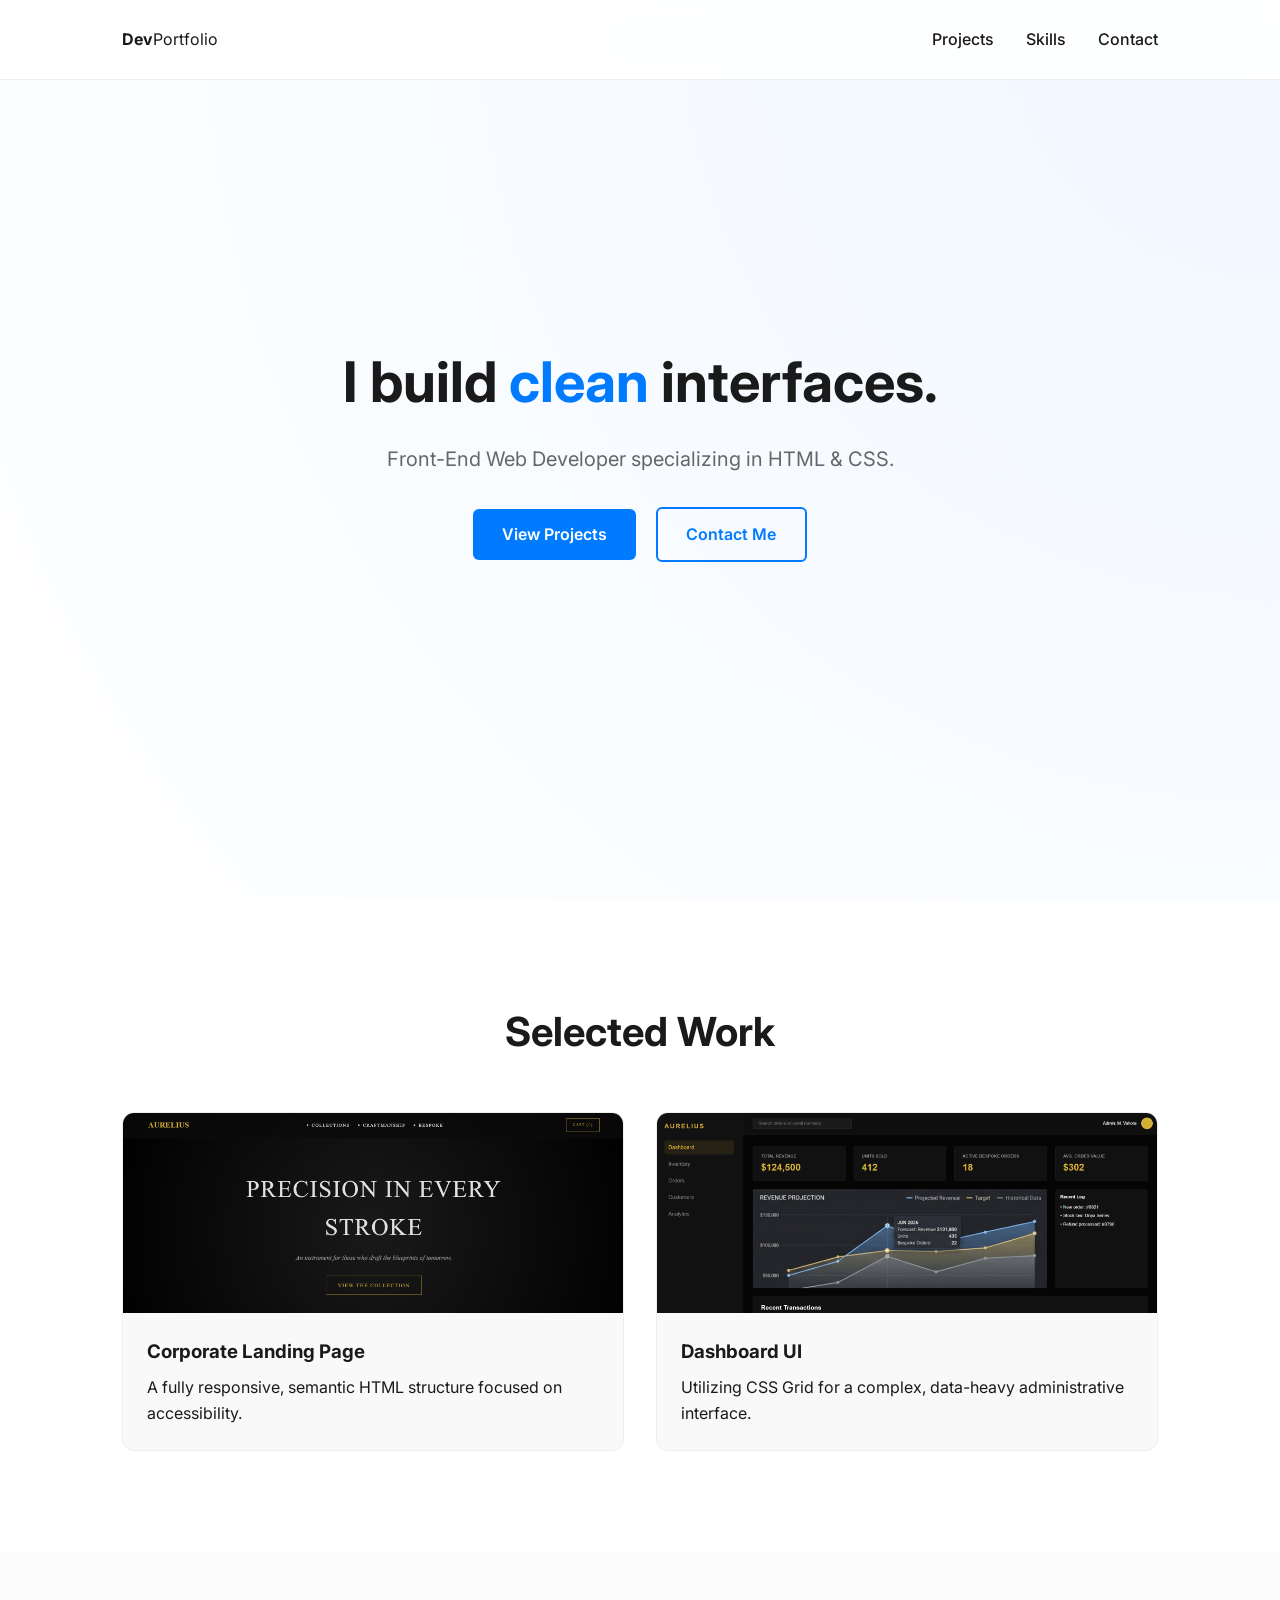
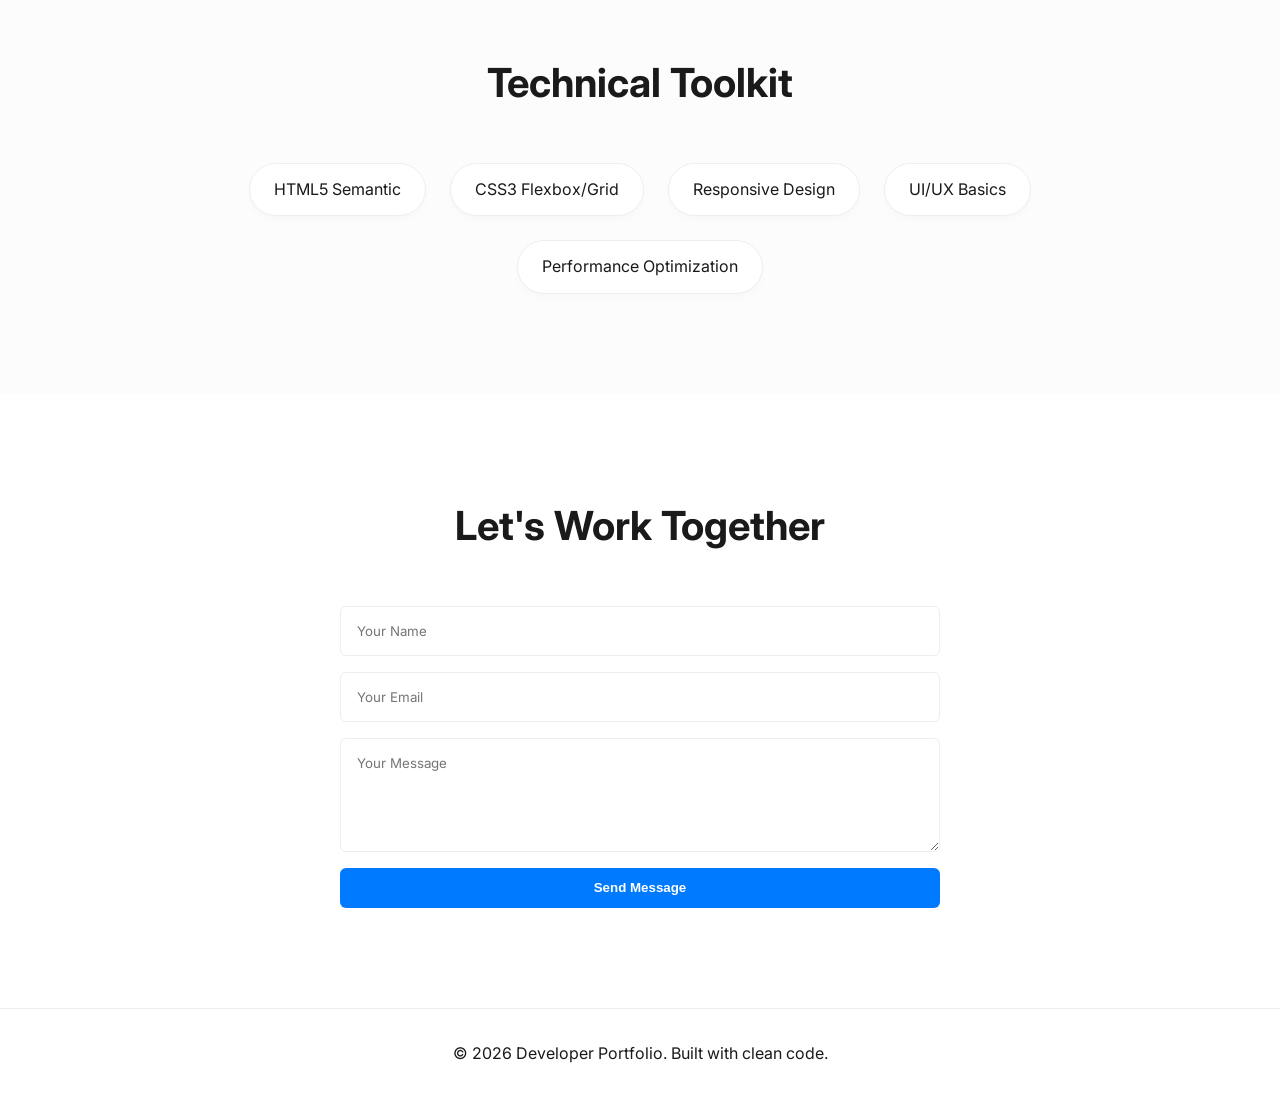
==== index.html @ f6f5e237 "added index.html for vercel" ====
<!DOCTYPE html>
<html lang="en">
<head>
    <meta charset="UTF-8">
    <meta name="viewport" content="width=device-width, initial-scale=1.0">
    <title>Portfolio | Front-End Developer</title>
    <link href="https://fonts.googleapis.com/css2?family=Inter:wght@300;400;600;700&display=swap" rel="stylesheet">
    
    <style>
        /* --- 🎨 CSS VARIABLES & RESET --- */
        :root {
            --primary: #007bff;
            --primary-dark: #0056b3;
            --bg: #ffffff;
            --text: #1a1a1a;
            --text-light: #666666;
            --card-bg: #f9f9f9;
            --border: #eeeeee;
            --transition: all 0.4s cubic-bezier(0.165, 0.84, 0.44, 1);
        }

        * {
            margin: 0;
            padding: 0;
            box-sizing: border-box;
        }

        html { scroll-behavior: smooth; }

        body {
            font-family: 'Inter', sans-serif;
            background-color: var(--bg);
            color: var(--text);
            line-height: 1.6;
            overflow-x: hidden;
        }

        /* --- 🛠️ REUSABLE COMPONENTS --- */
        .container {
            max-width: 1100px;
            margin: 0 auto;
            padding: 0 2rem;
        }

        .btn {
            display: inline-block;
            padding: 0.8rem 1.8rem;
            border-radius: 6px;
            text-decoration: none;
            font-weight: 600;
            transition: var(--transition);
            cursor: pointer;
            border: none;
        }

        .btn-primary { background: var(--primary); color: white; }
        .btn-primary:hover { transform: scale(1.03); box-shadow: 0 10px 20px rgba(0,123,255,0.2); }
        
        .btn-secondary { border: 2px solid var(--primary); color: var(--primary); margin-left: 1rem; }
        .btn-secondary:hover { background: var(--primary); color: white; }

        section { padding: 100px 0; }
        h2 { font-size: 2.5rem; margin-bottom: 3rem; text-align: center; }

        /* --- 🧭 NAVIGATION --- */
        nav {
            height: 80px;
            display: flex;
            align-items: center;
            justify-content: space-between;
            position: fixed;
            top: 0; width: 100%;
            background: rgba(255,255,255,0.9);
            backdrop-filter: blur(10px);
            z-index: 1000;
            border-bottom: 1px solid var(--border);
        }

        .nav-links { display: flex; list-style: none; }
        .nav-links li { margin-left: 2rem; }
        .nav-links a { text-decoration: none; color: var(--text); font-weight: 500; transition: 0.3s; }
        .nav-links a:hover { color: var(--primary); }

        /* --- 🚀 HERO SECTION --- */
        .hero {
            height: 100vh;
            display: flex;
            align-items: center;
            justify-content: center;
            text-align: center;
            background: radial-gradient(circle at top right, #f0f7ff, #ffffff);
        }

        .hero h1 { font-size: 3.5rem; margin-bottom: 1rem; }
        .hero p { font-size: 1.25rem; color: var(--text-light); margin-bottom: 2rem; }

        /* --- 📂 PROJECTS GRID --- */
        .project-grid {
            display: grid;
            grid-template-columns: repeat(auto-fit, minmax(300px, 1fr));
            gap: 2rem;
        }

        .project-card {
            background: var(--card-bg);
            border-radius: 12px;
            overflow: hidden;
            border: 1px solid var(--border);
            transition: var(--transition);
        }

        .project-card:hover { transform: translateY(-10px); }

        .project-img {
            width: 100%;
            height: 200px;
            background: #ddd; /* Placeholder color */
            position: relative;
        }

        .pimg1{
            background: url(pimg1.png);
            background-size: cover;
        }
        .pimg2{
            background: url(pimg2.png);
            background-size: cover;
        }

        .project-overlay {
            position: absolute;
            top: 0; left: 0; width: 100%; height: 100%;
            background: rgba(0,0,0,0.7);
            display: flex;
            justify-content: center;
            align-items: center;
            opacity: 0;
            transition: var(--transition);
        }

        .project-card:hover .project-overlay { opacity: 1; }

        .card-content { padding: 1.5rem; }
        .card-content h3 { margin-bottom: 0.5rem; }

        /* --- ⚡ SKILLS SECTION --- */
        .skills-grid {
            display: flex;
            flex-wrap: wrap;
            justify-content: center;
            gap: 1.5rem;
        }

        .skill-tag {
            background: white;
            padding: 0.8rem 1.5rem;
            border-radius: 50px;
            border: 1px solid var(--border);
            box-shadow: 0 4px 6px rgba(0,0,0,0.02);
            transition: var(--transition);
        }

        .skill-tag:hover { border-color: var(--primary); color: var(--primary); }

        /* --- 📬 CONTACT --- */
        .contact-form {
            max-width: 600px;
            margin: 0 auto;
            display: flex;
            flex-direction: column;
            gap: 1rem;
        }

        .contact-form input, .contact-form textarea {
            padding: 1rem;
            border: 1px solid var(--border);
            border-radius: 6px;
            font-family: inherit;
        }

        .contact-form input:focus { outline: 2px solid var(--primary); }

        /* --- ✨ ANIMATIONS --- */
        .reveal {
            opacity: 0;
            transform: translateY(30px);
            transition: all 0.8s ease-out;
        }

        .reveal.active {
            opacity: 1;
            transform: translateY(0);
        }

        @media (max-width: 768px) {
            .hero h1 { font-size: 2.5rem; }
            .nav-links { display: none; }
        }
    </style>
</head>
<body>

    <nav>
        <div class="container" style="display:flex; justify-content:space-between; width:100%; align-items:center;">
            <div class="logo"><strong>Dev</strong>Portfolio</div>
            <ul class="nav-links">
                <li><a href="#projects">Projects</a></li>
                <li><a href="#skills">Skills</a></li>
                <li><a href="#contact">Contact</a></li>
            </ul>
        </div>
    </nav>

    <header class="hero">
        <div class="container">
            <h1 class="reveal">I build <span style="color:var(--primary)">clean</span> interfaces.</h1>
            <p class="reveal">Front-End Web Developer specializing in HTML & CSS.</p>
            <div class="reveal">
                <a href="#projects" class="btn btn-primary">View Projects</a>
                <a href="#contact" class="btn btn-secondary">Contact Me</a>
            </div>
        </div>
    </header>

    <section id="projects">
        <div class="container">
            <h2 class="reveal">Selected Work</h2>
            <div class="project-grid">
                <article class="project-card reveal">
                    <div class="project-img pimg1">
                        <div class="project-overlay">
                            <a href="aurelius.html" class="btn btn-primary">View Demo</a>
                        </div>
                    </div>
                    <div class="card-content">
                        <h3>Corporate Landing Page</h3>
                        <p>A fully responsive, semantic HTML structure focused on accessibility.</p>
                    </div>
                </article>
                <article class="project-card reveal">
                    <div class="project-img pimg2">
                        <div class="project-overlay">
                            <a href="dashboard_ui.html" class="btn btn-primary">View Demo</a>
                        </div>
                    </div>
                    <div class="card-content">
                        <h3>Dashboard UI</h3>
                        <p>Utilizing CSS Grid for a complex, data-heavy administrative interface.</p>
                    </div>
                </article>
            </div>
        </div>
    </section>

    <section id="skills" style="background:#fcfcfc;">
        <div class="container">
            <h2 class="reveal">Technical Toolkit</h2>
            <div class="skills-grid">
                <div class="skill-tag reveal">HTML5 Semantic</div>
                <div class="skill-tag reveal">CSS3 Flexbox/Grid</div>
                <div class="skill-tag reveal">Responsive Design</div>
                <div class="skill-tag reveal">UI/UX Basics</div>
                <div class="skill-tag reveal">Performance Optimization</div>
            </div>
        </div>
    </section>

    <section id="contact">
        <div class="container">
            <h2 class="reveal">Let's Work Together</h2>
            <form class="contact-form reveal">
                <input type="text" placeholder="Your Name" required>
                <input type="email" placeholder="Your Email" required>
                <textarea rows="5" placeholder="Your Message"></textarea>
                <button type="submit" class="btn btn-primary">Send Message</button>
            </form>
        </div>
    </section>

    <footer style="padding: 2rem; text-align: center; border-top: 1px solid var(--border);">
        <p>&copy; 2026 Developer Portfolio. Built with clean code.</p>
    </footer>

    <script>
        // Simple Intersection Observer for scroll animations
        const observerOptions = {
            threshold: 0.1
        };

        const observer = new IntersectionObserver((entries) => {
            entries.forEach(entry => {
                if (entry.isIntersecting) {
                    entry.target.classList.add('active');
                }
            });
        }, observerOptions);

        document.querySelectorAll('.reveal').forEach((el) => observer.observe(el));
    </script>
</body>
</html>
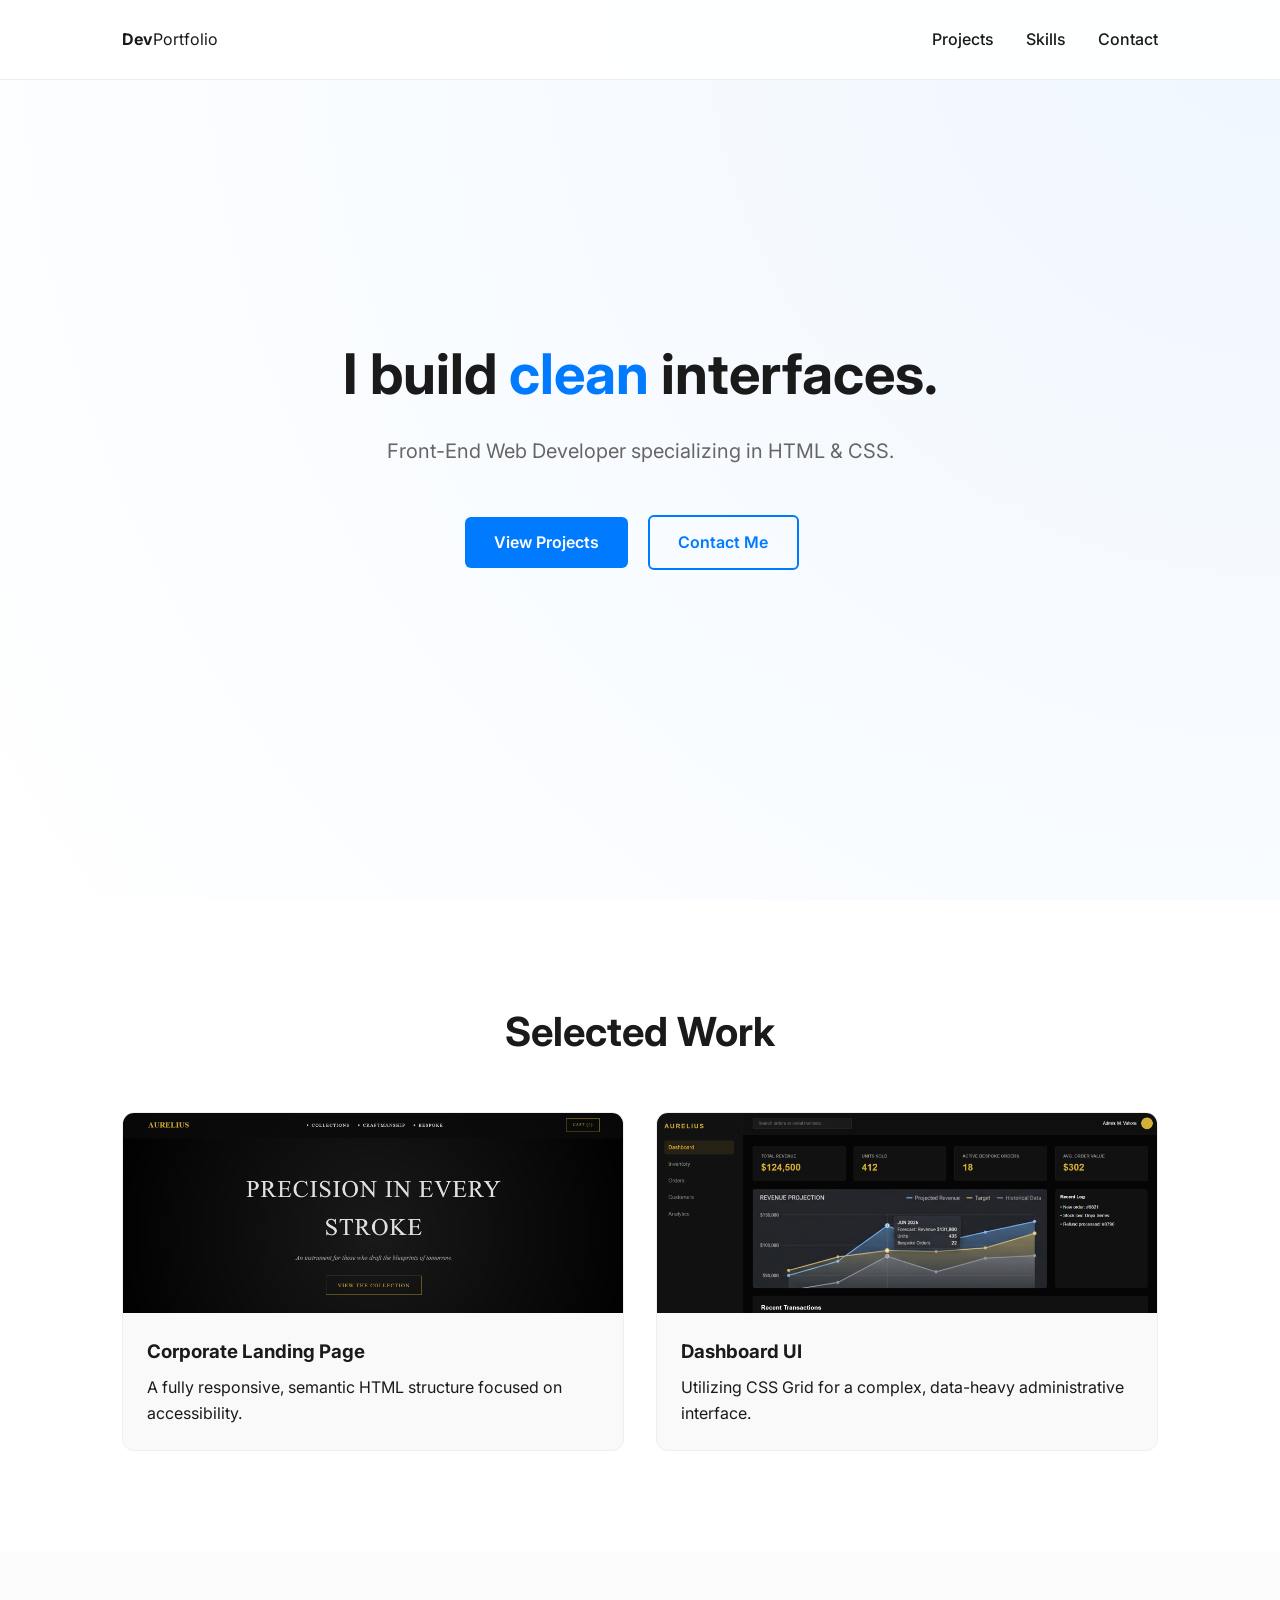
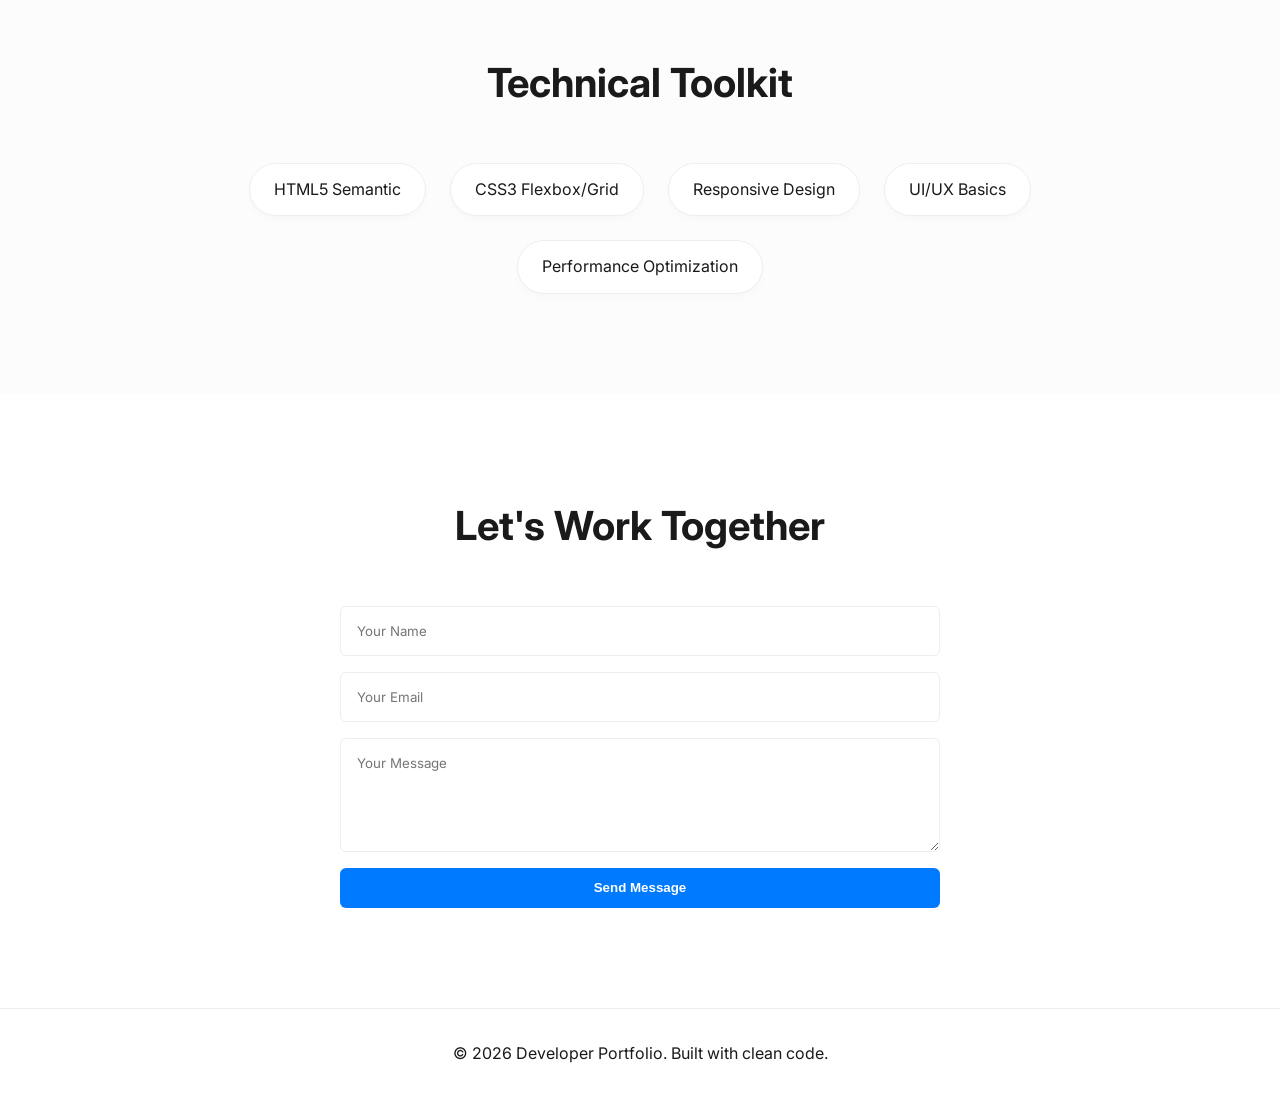
==== commit e2beb3cb: "Fix HTML encoding issues in index.html" ====
--- a/index.html
+++ b/index.html
@@ -195,6 +195,13 @@
         @media (max-width: 768px) {
             .hero h1 { font-size: 2.5rem; }
             .nav-links { display: none; }
+        }
+
+        @media (min-width: 411px) {
+            .btn-secondary{
+                margin-top: 1rem;
+                margin-right: 1rem;
+            }
         }
     </style>
 </head>
@@ -298,4 +305,4 @@
         document.querySelectorAll('.reveal').forEach((el) => observer.observe(el));
     </script>
 </body>
-</html>+</html>
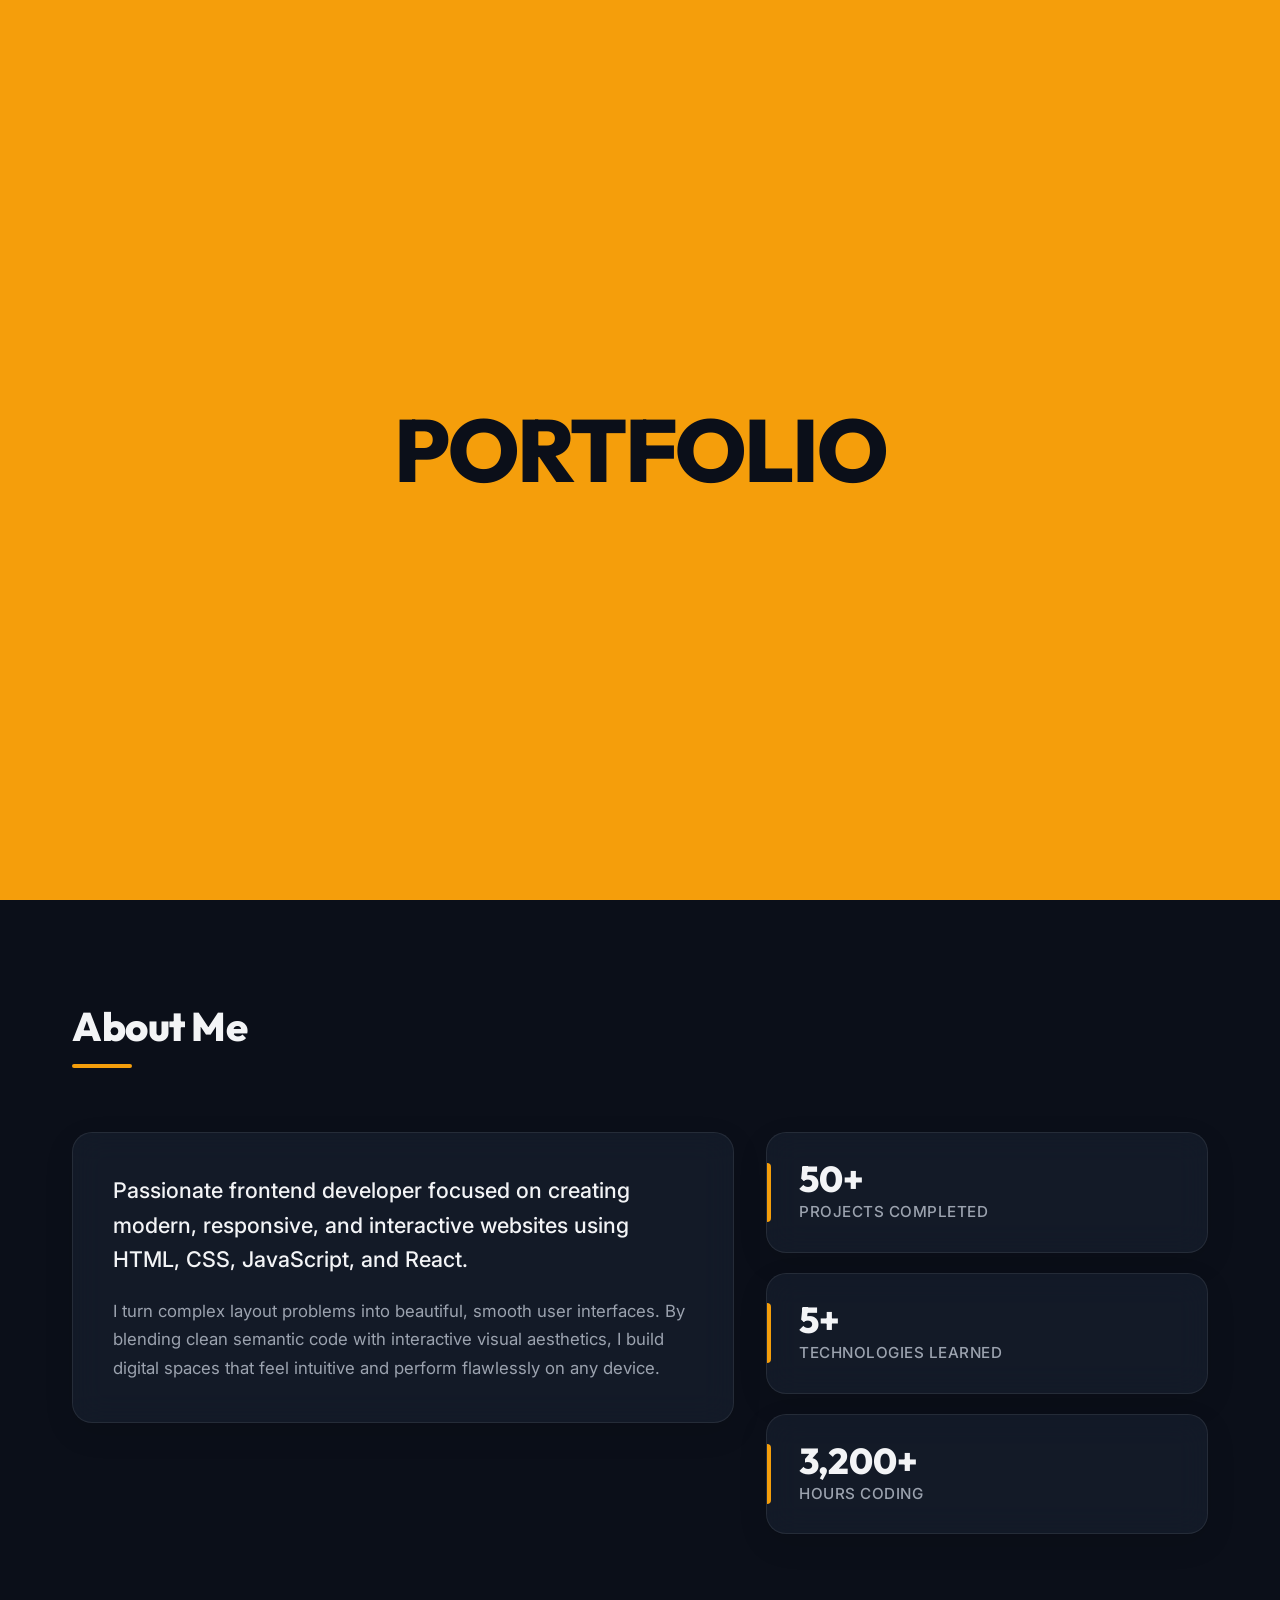
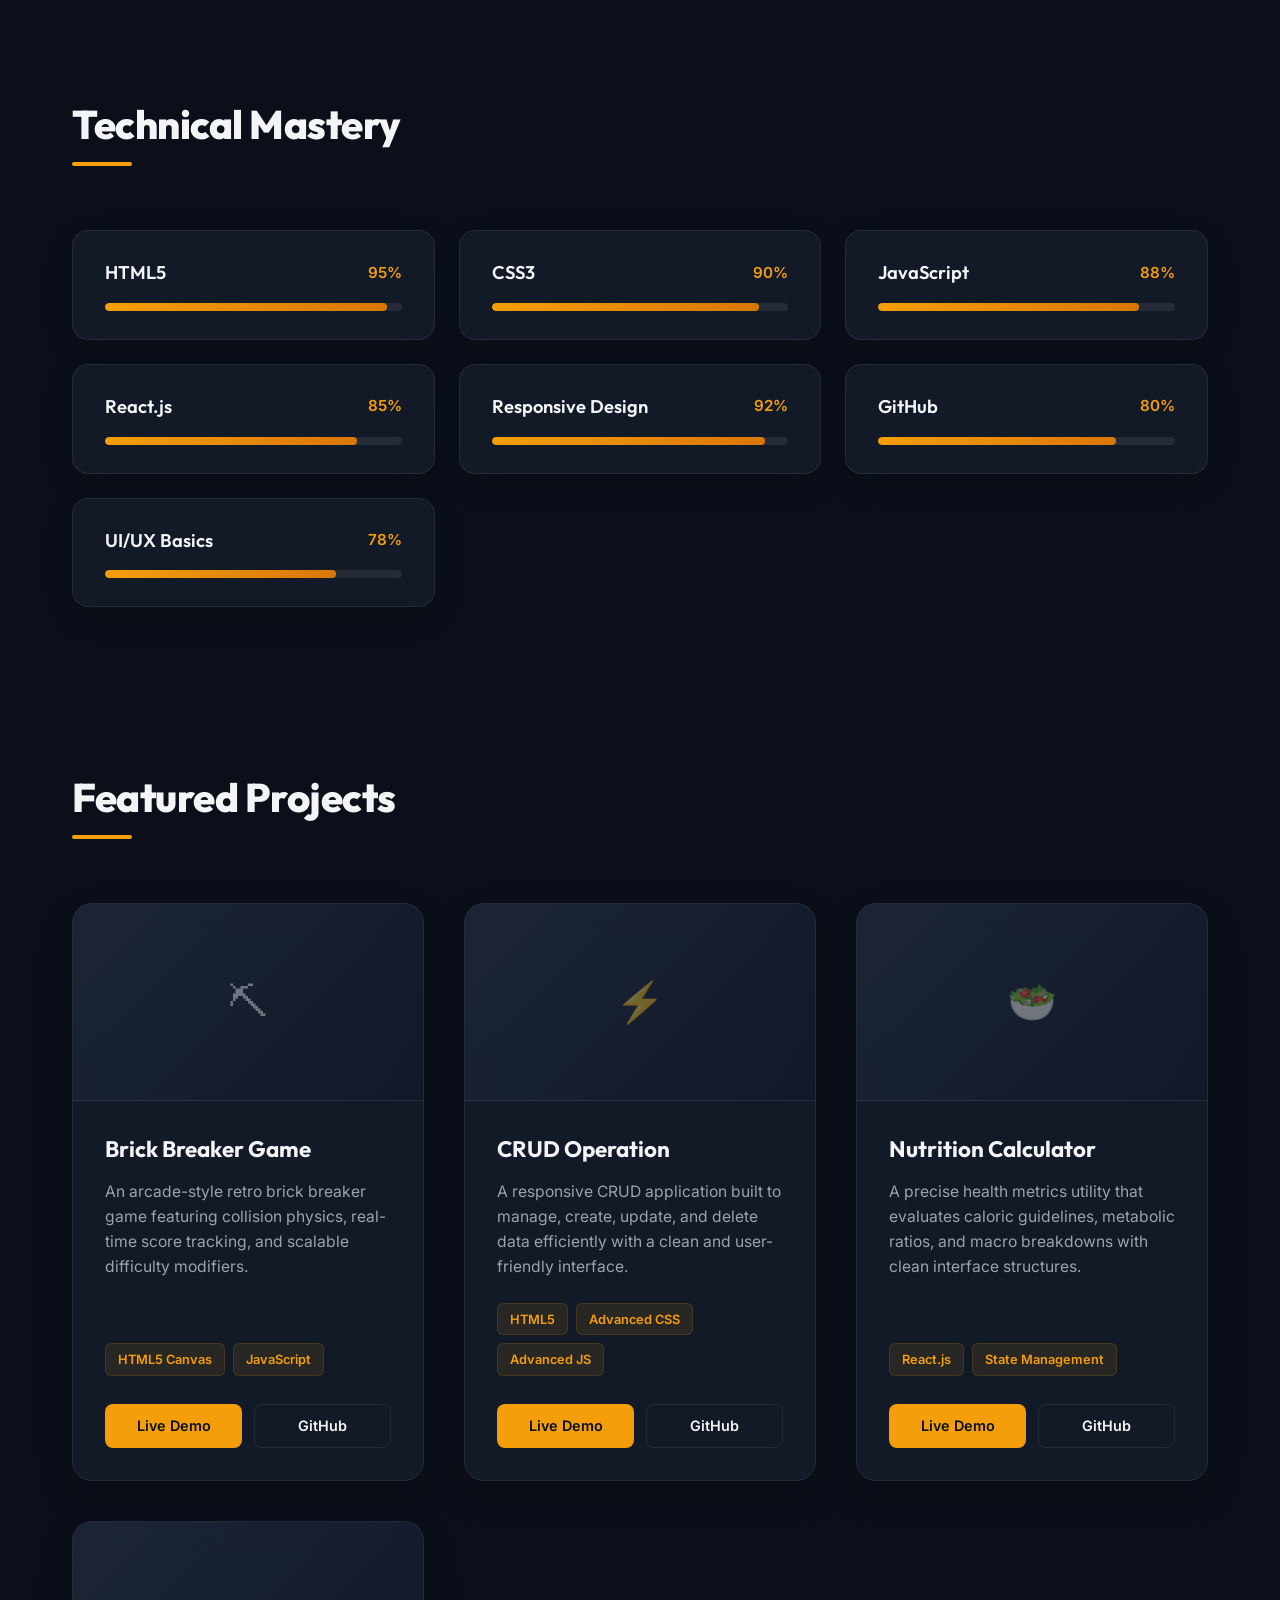
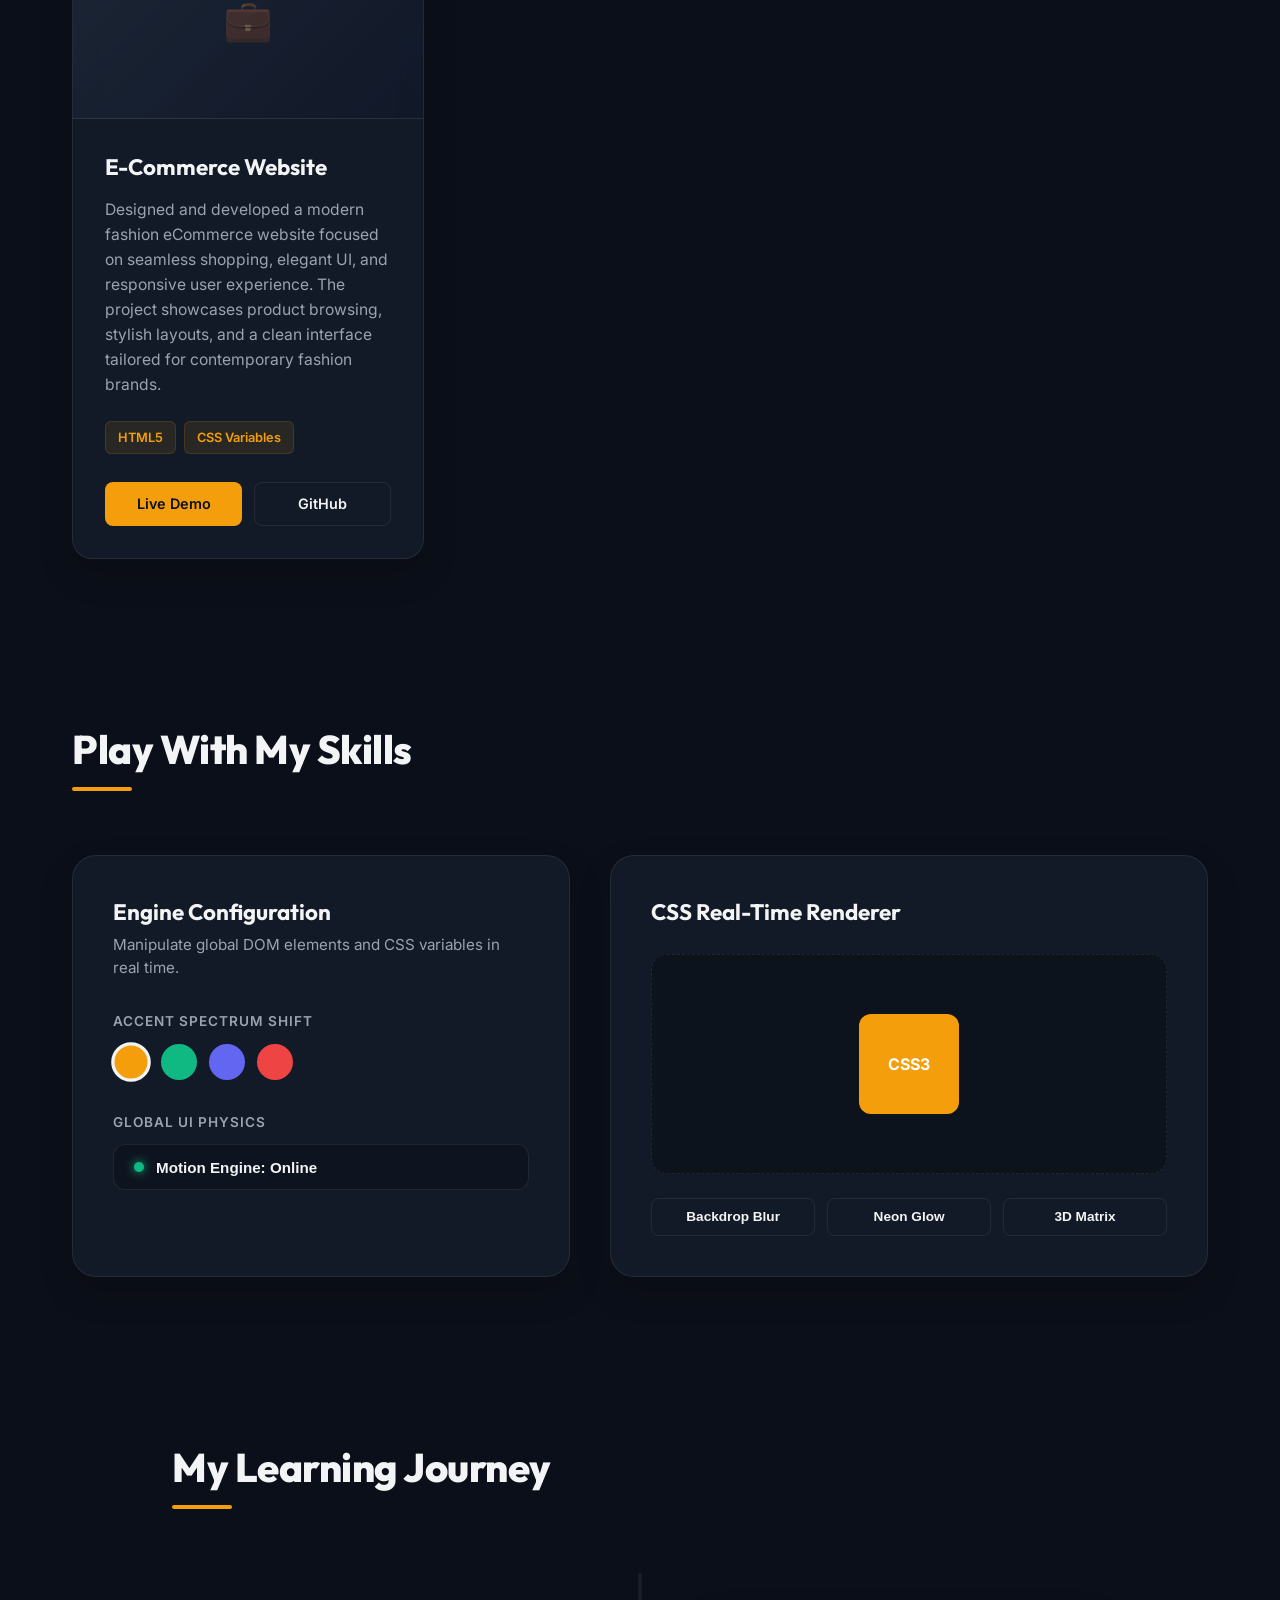
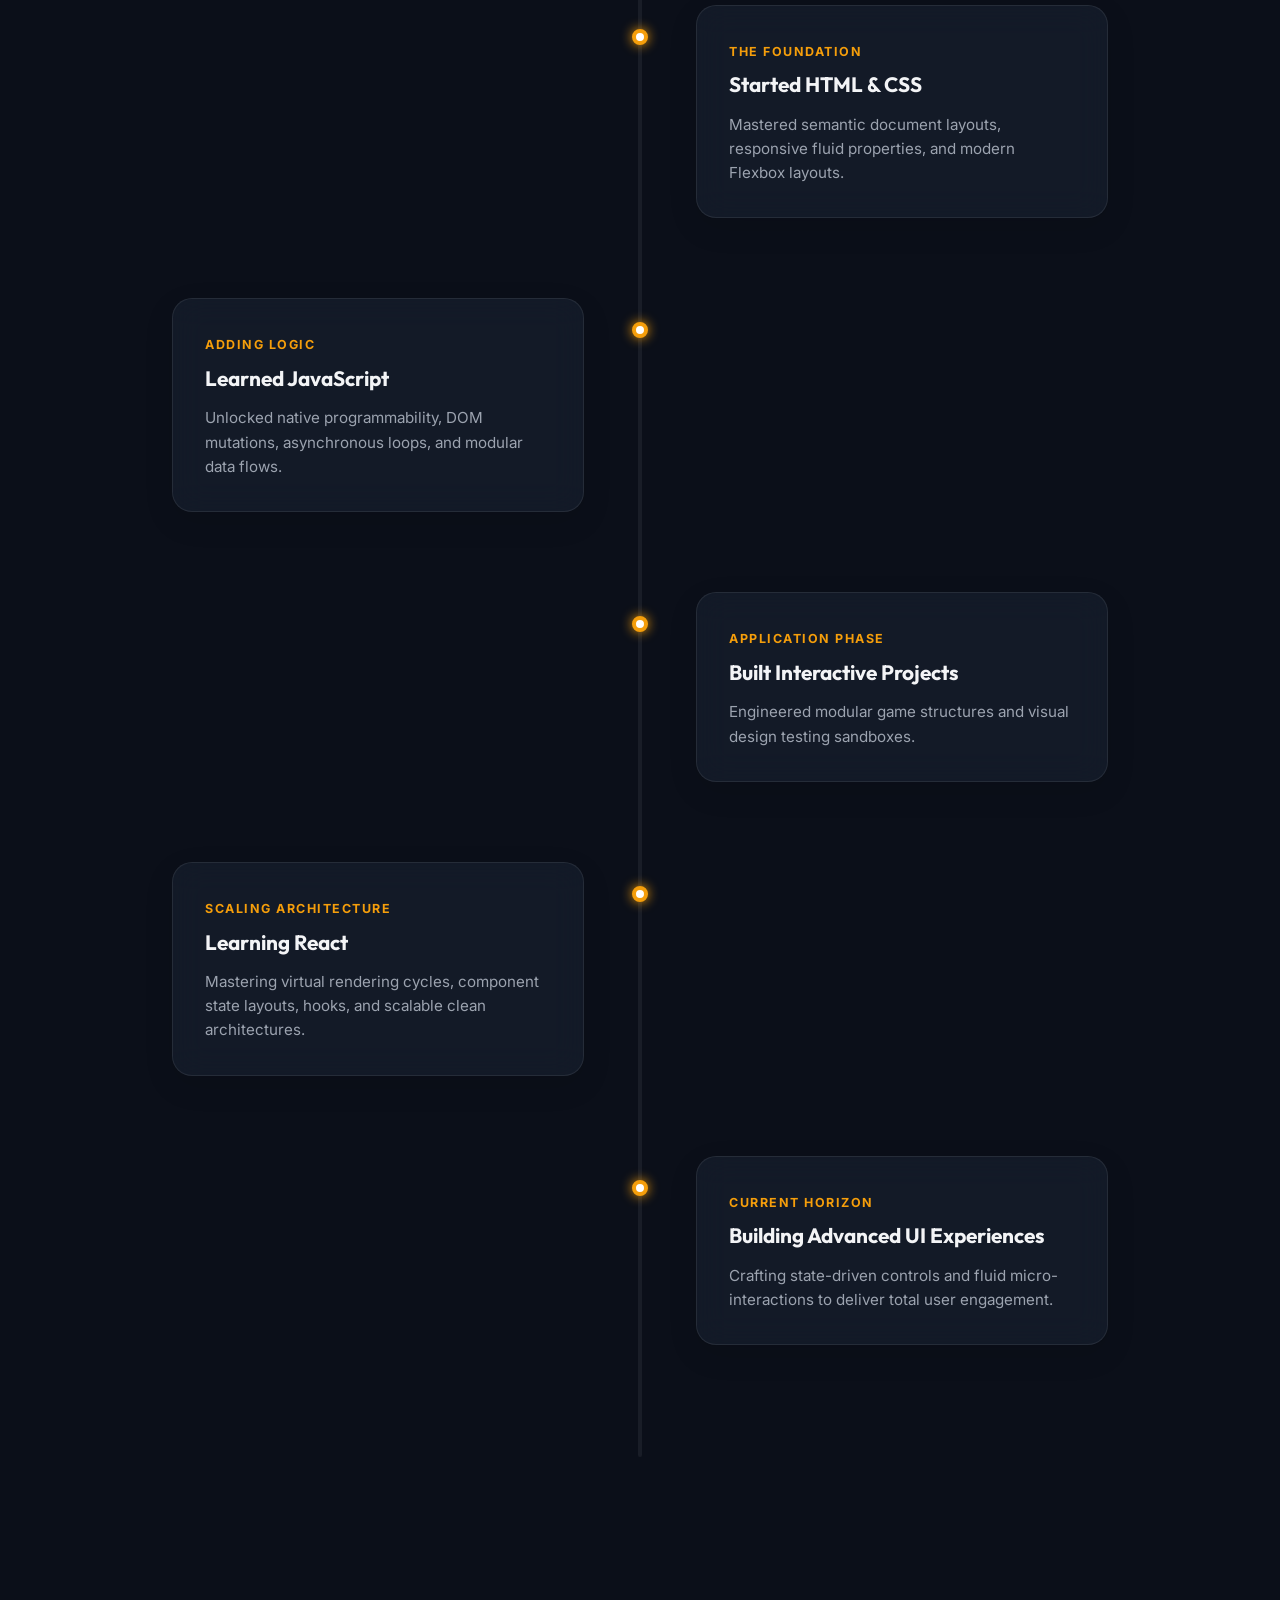
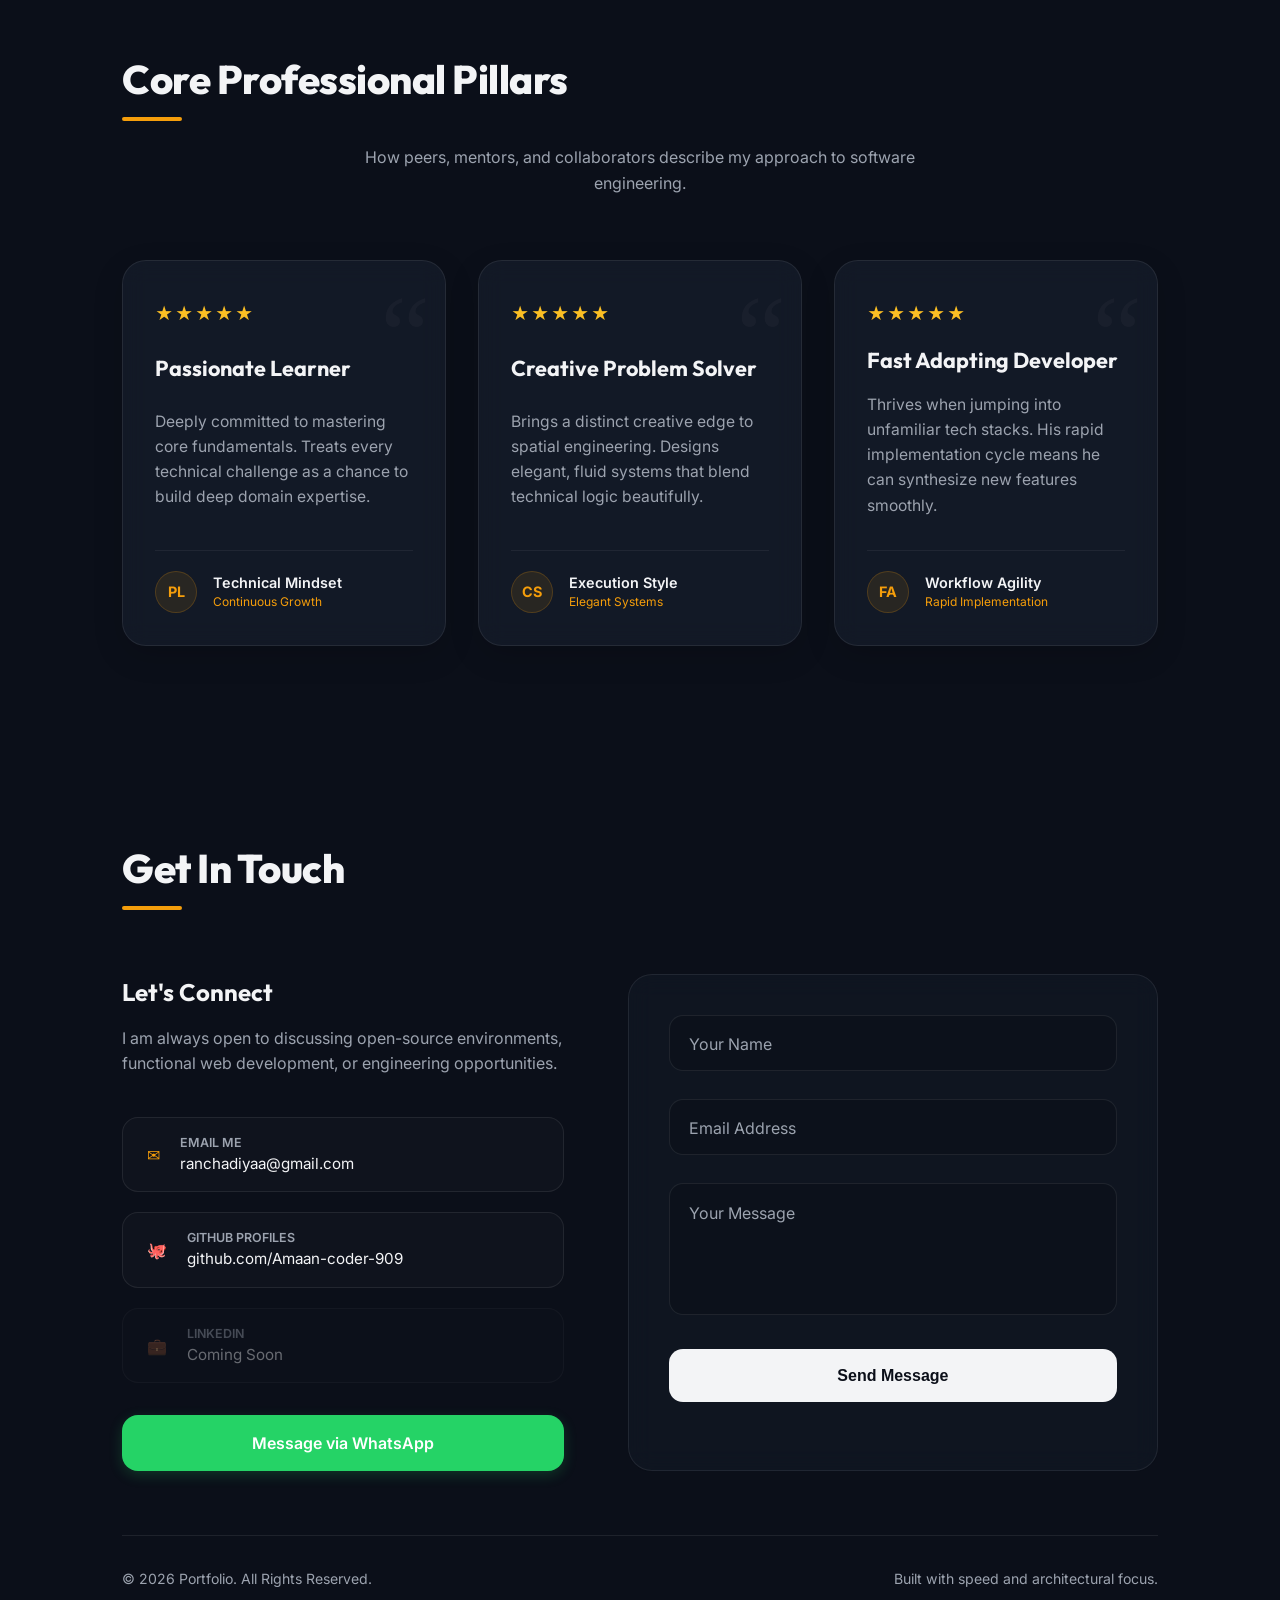
==== commit c1724b71: "portfolio added" ====
--- a/index.html
+++ b/index.html
@@ -1,308 +1,449 @@
 <!DOCTYPE html>
 <html lang="en">
+
 <head>
-    <meta charset="UTF-8">
-    <meta name="viewport" content="width=device-width, initial-scale=1.0">
-    <title>Portfolio | Front-End Developer</title>
-    <link href="https://fonts.googleapis.com/css2?family=Inter:wght@300;400;600;700&display=swap" rel="stylesheet">
-    
-    <style>
-        /* --- 🎨 CSS VARIABLES & RESET --- */
-        :root {
-            --primary: #007bff;
-            --primary-dark: #0056b3;
-            --bg: #ffffff;
-            --text: #1a1a1a;
-            --text-light: #666666;
-            --card-bg: #f9f9f9;
-            --border: #eeeeee;
-            --transition: all 0.4s cubic-bezier(0.165, 0.84, 0.44, 1);
-        }
-
-        * {
-            margin: 0;
-            padding: 0;
-            box-sizing: border-box;
-        }
-
-        html { scroll-behavior: smooth; }
-
-        body {
-            font-family: 'Inter', sans-serif;
-            background-color: var(--bg);
-            color: var(--text);
-            line-height: 1.6;
-            overflow-x: hidden;
-        }
-
-        /* --- 🛠️ REUSABLE COMPONENTS --- */
-        .container {
-            max-width: 1100px;
-            margin: 0 auto;
-            padding: 0 2rem;
-        }
-
-        .btn {
-            display: inline-block;
-            padding: 0.8rem 1.8rem;
-            border-radius: 6px;
-            text-decoration: none;
-            font-weight: 600;
-            transition: var(--transition);
-            cursor: pointer;
-            border: none;
-        }
-
-        .btn-primary { background: var(--primary); color: white; }
-        .btn-primary:hover { transform: scale(1.03); box-shadow: 0 10px 20px rgba(0,123,255,0.2); }
-        
-        .btn-secondary { border: 2px solid var(--primary); color: var(--primary); margin-left: 1rem; }
-        .btn-secondary:hover { background: var(--primary); color: white; }
-
-        section { padding: 100px 0; }
-        h2 { font-size: 2.5rem; margin-bottom: 3rem; text-align: center; }
-
-        /* --- 🧭 NAVIGATION --- */
-        nav {
-            height: 80px;
-            display: flex;
-            align-items: center;
-            justify-content: space-between;
-            position: fixed;
-            top: 0; width: 100%;
-            background: rgba(255,255,255,0.9);
-            backdrop-filter: blur(10px);
-            z-index: 1000;
-            border-bottom: 1px solid var(--border);
-        }
-
-        .nav-links { display: flex; list-style: none; }
-        .nav-links li { margin-left: 2rem; }
-        .nav-links a { text-decoration: none; color: var(--text); font-weight: 500; transition: 0.3s; }
-        .nav-links a:hover { color: var(--primary); }
-
-        /* --- 🚀 HERO SECTION --- */
-        .hero {
-            height: 100vh;
-            display: flex;
-            align-items: center;
-            justify-content: center;
-            text-align: center;
-            background: radial-gradient(circle at top right, #f0f7ff, #ffffff);
-        }
-
-        .hero h1 { font-size: 3.5rem; margin-bottom: 1rem; }
-        .hero p { font-size: 1.25rem; color: var(--text-light); margin-bottom: 2rem; }
-
-        /* --- 📂 PROJECTS GRID --- */
-        .project-grid {
-            display: grid;
-            grid-template-columns: repeat(auto-fit, minmax(300px, 1fr));
-            gap: 2rem;
-        }
-
-        .project-card {
-            background: var(--card-bg);
-            border-radius: 12px;
-            overflow: hidden;
-            border: 1px solid var(--border);
-            transition: var(--transition);
-        }
-
-        .project-card:hover { transform: translateY(-10px); }
-
-        .project-img {
-            width: 100%;
-            height: 200px;
-            background: #ddd; /* Placeholder color */
-            position: relative;
-        }
-
-        .pimg1{
-            background: url(pimg1.png);
-            background-size: cover;
-        }
-        .pimg2{
-            background: url(pimg2.png);
-            background-size: cover;
-        }
-
-        .project-overlay {
-            position: absolute;
-            top: 0; left: 0; width: 100%; height: 100%;
-            background: rgba(0,0,0,0.7);
-            display: flex;
-            justify-content: center;
-            align-items: center;
-            opacity: 0;
-            transition: var(--transition);
-        }
-
-        .project-card:hover .project-overlay { opacity: 1; }
-
-        .card-content { padding: 1.5rem; }
-        .card-content h3 { margin-bottom: 0.5rem; }
-
-        /* --- ⚡ SKILLS SECTION --- */
-        .skills-grid {
-            display: flex;
-            flex-wrap: wrap;
-            justify-content: center;
-            gap: 1.5rem;
-        }
-
-        .skill-tag {
-            background: white;
-            padding: 0.8rem 1.5rem;
-            border-radius: 50px;
-            border: 1px solid var(--border);
-            box-shadow: 0 4px 6px rgba(0,0,0,0.02);
-            transition: var(--transition);
-        }
-
-        .skill-tag:hover { border-color: var(--primary); color: var(--primary); }
-
-        /* --- 📬 CONTACT --- */
-        .contact-form {
-            max-width: 600px;
-            margin: 0 auto;
-            display: flex;
-            flex-direction: column;
-            gap: 1rem;
-        }
-
-        .contact-form input, .contact-form textarea {
-            padding: 1rem;
-            border: 1px solid var(--border);
-            border-radius: 6px;
-            font-family: inherit;
-        }
-
-        .contact-form input:focus { outline: 2px solid var(--primary); }
-
-        /* --- ✨ ANIMATIONS --- */
-        .reveal {
-            opacity: 0;
-            transform: translateY(30px);
-            transition: all 0.8s ease-out;
-        }
-
-        .reveal.active {
-            opacity: 1;
-            transform: translateY(0);
-        }
-
-        @media (max-width: 768px) {
-            .hero h1 { font-size: 2.5rem; }
-            .nav-links { display: none; }
-        }
-
-        @media (min-width: 411px) {
-            .btn-secondary{
-                margin-top: 1rem;
-                margin-right: 1rem;
-            }
-        }
-    </style>
+  <meta charset="UTF-8" />
+  <meta name="viewport" content="width=device-width, initial-scale=1.0" />
+  <title>Mohammad Amaan Ranchadiya | Portfolio</title>
+
+  <link rel="preconnect" href="https://fonts.googleapis.com">
+  <link rel="preconnect" href="https://fonts.gstatic.com" crossorigin>
+  <link
+    href="https://fonts.googleapis.com/css2?family=Inter:wght@300;400;500;600;700&family=Outfit:wght@400;500;600;700;800&display=swap"
+    rel="stylesheet">
+
+  <link rel="stylesheet" href="style.css" />
 </head>
+
 <body>
 
-    <nav>
-        <div class="container" style="display:flex; justify-content:space-between; width:100%; align-items:center;">
-            <div class="logo"><strong>Dev</strong>Portfolio</div>
-            <ul class="nav-links">
-                <li><a href="#projects">Projects</a></li>
-                <li><a href="#skills">Skills</a></li>
-                <li><a href="#contact">Contact</a></li>
-            </ul>
-        </div>
-    </nav>
-
-    <header class="hero">
-        <div class="container">
-            <h1 class="reveal">I build <span style="color:var(--primary)">clean</span> interfaces.</h1>
-            <p class="reveal">Front-End Web Developer specializing in HTML & CSS.</p>
-            <div class="reveal">
-                <a href="#projects" class="btn btn-primary">View Projects</a>
-                <a href="#contact" class="btn btn-secondary">Contact Me</a>
-            </div>
-        </div>
-    </header>
-
-    <section id="projects">
-        <div class="container">
-            <h2 class="reveal">Selected Work</h2>
-            <div class="project-grid">
-                <article class="project-card reveal">
-                    <div class="project-img pimg1">
-                        <div class="project-overlay">
-                            <a href="aurelius.html" class="btn btn-primary">View Demo</a>
-                        </div>
-                    </div>
-                    <div class="card-content">
-                        <h3>Corporate Landing Page</h3>
-                        <p>A fully responsive, semantic HTML structure focused on accessibility.</p>
-                    </div>
-                </article>
-                <article class="project-card reveal">
-                    <div class="project-img pimg2">
-                        <div class="project-overlay">
-                            <a href="dashboard_ui.html" class="btn btn-primary">View Demo</a>
-                        </div>
-                    </div>
-                    <div class="card-content">
-                        <h3>Dashboard UI</h3>
-                        <p>Utilizing CSS Grid for a complex, data-heavy administrative interface.</p>
-                    </div>
-                </article>
-            </div>
-        </div>
-    </section>
-
-    <section id="skills" style="background:#fcfcfc;">
-        <div class="container">
-            <h2 class="reveal">Technical Toolkit</h2>
-            <div class="skills-grid">
-                <div class="skill-tag reveal">HTML5 Semantic</div>
-                <div class="skill-tag reveal">CSS3 Flexbox/Grid</div>
-                <div class="skill-tag reveal">Responsive Design</div>
-                <div class="skill-tag reveal">UI/UX Basics</div>
-                <div class="skill-tag reveal">Performance Optimization</div>
-            </div>
-        </div>
-    </section>
-
-    <section id="contact">
-        <div class="container">
-            <h2 class="reveal">Let's Work Together</h2>
-            <form class="contact-form reveal">
-                <input type="text" placeholder="Your Name" required>
-                <input type="email" placeholder="Your Email" required>
-                <textarea rows="5" placeholder="Your Message"></textarea>
-                <button type="submit" class="btn btn-primary">Send Message</button>
-            </form>
-        </div>
-    </section>
-
-    <footer style="padding: 2rem; text-align: center; border-top: 1px solid var(--border);">
-        <p>&copy; 2026 Developer Portfolio. Built with clean code.</p>
-    </footer>
-
-    <script>
-        // Simple Intersection Observer for scroll animations
-        const observerOptions = {
-            threshold: 0.1
-        };
-
-        const observer = new IntersectionObserver((entries) => {
-            entries.forEach(entry => {
-                if (entry.isIntersecting) {
-                    entry.target.classList.add('active');
-                }
-            });
-        }, observerOptions);
-
-        document.querySelectorAll('.reveal').forEach((el) => observer.observe(el));
-    </script>
+  <!-- preloader -->
+  <div id="preloader">
+    <div class="preloader-text-wrapper">
+      <h1 id="loader-text"></h1>
+    </div>
+  </div>
+
+  <section class="hero-section">
+    <div class="blob blob-1"></div>
+    <div class="blob blob-2"></div>
+
+    <div class="hero-card">
+      <p class="hero-greeting">Hi, my name is</p>
+      <h1 class="hero-name">Mohammad Amaan Ranchadiya</h1>
+
+      <div class="typing-container">
+        I'm a <span id="typing-text"></span><span class="cursor">&nbsp;</span>
+      </div>
+
+      <div class="hero-buttons">
+        <a href="#projects" class="btn btn-primary">View My Work</a>
+        <a href="#contact" class="btn btn-secondary">Let's Talk</a>
+      </div>
+    </div>
+  </section>
+
+  <section class="about-section" id="about">
+    <div class="about-container">
+      <div class="section-title-container">
+        <h2 class="section-title">About Me</h2>
+        <div class="title-line"></div>
+      </div>
+      <div class="about-grid">
+        <div class="about-card description-card">
+          <p class="about-text">
+            Passionate frontend developer focused on creating modern, responsive, and interactive websites using HTML,
+            CSS, JavaScript, and React.
+          </p>
+          <p class="about-text-sub">
+            I turn complex layout problems into beautiful, smooth user interfaces. By blending clean semantic code with
+            interactive visual aesthetics, I build digital spaces that feel intuitive and perform flawlessly on any
+            device.
+          </p>
+        </div>
+        <div class="stats-grid">
+          <div class="about-card stat-card">
+            <h3 class="stat-number">50+</h3>
+            <p class="stat-label">Projects Completed</p>
+          </div>
+          <div class="about-card stat-card">
+            <h3 class="stat-number">5+</h3>
+            <p class="stat-label">Technologies Learned</p>
+          </div>
+          <div class="about-card stat-card">
+            <h3 class="stat-number">3,200+</h3>
+            <p class="stat-label">Hours Coding</p>
+          </div>
+        </div>
+      </div>
+    </div>
+  </section>
+
+  <section class="skills-section" id="skills">
+    <div class="skills-container">
+      <div class="section-title-container">
+        <h2 class="section-title">Technical Mastery</h2>
+        <div class="title-line"></div>
+      </div>
+      <div class="skills-grid">
+        <div class="skill-card">
+          <div class="skill-header">
+            <span class="skill-name">HTML5</span>
+            <span class="skill-percentage">95%</span>
+          </div>
+          <div class="progress-track">
+            <div class="progress-bar" style="width: 95%;"></div>
+          </div>
+        </div>
+        <div class="skill-card">
+          <div class="skill-header">
+            <span class="skill-name">CSS3</span>
+            <span class="skill-percentage">90%</span>
+          </div>
+          <div class="progress-track">
+            <div class="progress-bar" style="width: 90%;"></div>
+          </div>
+        </div>
+        <div class="skill-card">
+          <div class="skill-header">
+            <span class="skill-name">JavaScript</span>
+            <span class="skill-percentage">88%</span>
+          </div>
+          <div class="progress-track">
+            <div class="progress-bar" style="width: 88%;"></div>
+          </div>
+        </div>
+        <div class="skill-card">
+          <div class="skill-header">
+            <span class="skill-name">React.js</span>
+            <span class="skill-percentage">85%</span>
+          </div>
+          <div class="progress-track">
+            <div class="progress-bar" style="width: 85%;"></div>
+          </div>
+        </div>
+        <div class="skill-card">
+          <div class="skill-header">
+            <span class="skill-name">Responsive Design</span>
+            <span class="skill-percentage">92%</span>
+          </div>
+          <div class="progress-track">
+            <div class="progress-bar" style="width: 92%;"></div>
+          </div>
+        </div>
+        <div class="skill-card">
+          <div class="skill-header">
+            <span class="skill-name">GitHub</span>
+            <span class="skill-percentage">80%</span>
+          </div>
+          <div class="progress-track">
+            <div class="progress-bar" style="width: 80%;"></div>
+          </div>
+        </div>
+        <div class="skill-card">
+          <div class="skill-header">
+            <span class="skill-name">UI/UX Basics</span>
+            <span class="skill-percentage">78%</span>
+          </div>
+          <div class="progress-track">
+            <div class="progress-bar" style="width: 78%;"></div>
+          </div>
+        </div>
+      </div>
+    </div>
+  </section>
+
+  <section class="projects-section" id="projects">
+    <div class="projects-container">
+      <div class="section-title-container">
+        <h2 class="section-title">Featured Projects</h2>
+        <div class="title-line"></div>
+      </div>
+      <div class="projects-grid">
+        <div class="project-card">
+          <div class="project-media-placeholder">
+            <div class="media-overlay-icon">⛏</div>
+          </div>
+          <div class="project-content">
+            <h3 class="project-title">Brick Breaker Game</h3>
+            <p class="project-description">An arcade-style retro brick breaker game featuring collision physics,
+              real-time score tracking, and scalable difficulty modifiers.</p>
+            <div class="project-tech-stack">
+              <span class="tech-tag">HTML5 Canvas</span>
+              <span class="tech-tag">JavaScript</span>
+            </div>
+            <div class="project-actions">
+              <a href="https://brick-breaker-two-silk.vercel.app/" class="project-btn btn-live">Live Demo</a>
+              <a href="https://github.com/Amaan-coder-909/brick-breaker" class="project-btn btn-git">GitHub</a>
+            </div>
+          </div>
+        </div>
+        <div class="project-card">
+          <div class="project-media-placeholder">
+            <div class="media-overlay-icon">⚡</div>
+          </div>
+          <div class="project-content">
+            <h3 class="project-title">CRUD Operation</h3>
+            <p class="project-description">A responsive CRUD application built to manage, create, update, and delete data efficiently with a clean and user-friendly interface.</p>
+            <div class="project-tech-stack">
+              <span class="tech-tag">HTML5</span>
+              <span class="tech-tag">Advanced CSS</span>
+              <span class="tech-tag">Advanced JS</span>
+            </div>
+            <div class="project-actions">
+              <a href="https://crudop-six.vercel.app/" class="project-btn btn-live">Live Demo</a>
+              <a href="https://github.com/Amaan-coder-909/CRUD-operation-using-JS" class="project-btn btn-git">GitHub</a>
+            </div>
+          </div>
+        </div>
+        <div class="project-card">
+          <div class="project-media-placeholder">
+            <div class="media-overlay-icon">🥗</div>
+          </div>
+          <div class="project-content">
+            <h3 class="project-title">Nutrition Calculator</h3>
+            <p class="project-description">A precise health metrics utility that evaluates caloric guidelines, metabolic
+              ratios, and macro breakdowns with clean interface structures.</p>
+            <div class="project-tech-stack">
+              <span class="tech-tag">React.js</span>
+              <span class="tech-tag">State Management</span>
+            </div>
+            <div class="project-actions">
+              <a href="https://nutrition-calculator-a7guuoljj-amaan909s-projects-0c8ab479.vercel.app/" class="project-btn btn-live">Live Demo</a>
+              <a href="https://github.com/Amaan-coder-909/Nutrition-Calculator" class="project-btn btn-git">GitHub</a>
+            </div>
+          </div>
+        </div>
+        <div class="project-card">
+          <div class="project-media-placeholder">
+            <div class="media-overlay-icon">💼</div>
+          </div>
+          <div class="project-content">
+            <h3 class="project-title">E-Commerce Website</h3>
+            <p class="project-description">Designed and developed a modern fashion eCommerce website focused on seamless shopping, elegant UI, and responsive user experience.
+The project showcases product browsing, stylish layouts, and a clean interface tailored for contemporary fashion brands.</p>
+            <div class="project-tech-stack">
+              <span class="tech-tag">HTML5</span>
+              <span class="tech-tag">CSS Variables</span>
+            </div>
+            <div class="project-actions">
+              <a href="https://amf-ba597bnwd-amaan909s-projects-0c8ab479.vercel.app/" class="project-btn btn-live">Live Demo</a>
+              <a href="https://github.com/Amaan-coder-909/amf.com" class="project-btn btn-git">GitHub</a>
+            </div>
+          </div>
+        </div>
+      </div>
+    </div>
+  </section>
+
+  <section class="playground-section" id="playground">
+    <div class="playground-container">
+      <div class="section-title-container">
+        <h2 class="section-title">Play With My Skills</h2>
+        <div class="title-line"></div>
+      </div>
+      <div class="playground-grid">
+        <div class="playground-card console-panel">
+          <h3 class="panel-title">Engine Configuration</h3>
+          <p class="panel-subtitle">Manipulate global DOM elements and CSS variables in real time.</p>
+          <div class="control-group">
+            <label class="control-label">Accent Spectrum Shift</label>
+            <div class="color-swatch-grid">
+              <button class="swatch active-swatch" data-accent="#F59E0B" data-hover="#D97706"
+                style="background: #F59E0B;"></button>
+              <button class="swatch" data-accent="#10B981" data-hover="#059669" style="background: #10B981;"></button>
+              <button class="swatch" data-accent="#6366F1" data-hover="#4F46E5" style="background: #6366F1;"></button>
+              <button class="swatch" data-accent="#EF4444" data-hover="#DC2626" style="background: #EF4444;"></button>
+            </div>
+          </div>
+          <div class="control-group">
+            <label class="control-label">Global UI Physics</label>
+            <button class="toggle-btn state-active" id="anim-toggle">
+              <span class="indicator-dot"></span>
+              <span class="btn-text-state">Motion Engine: Online</span>
+            </button>
+          </div>
+        </div>
+        <div class="playground-card visualizer-panel">
+          <h3 class="panel-title">CSS Real-Time Renderer</h3>
+          <div class="visualizer-stage">
+            <div class="interactive-element" id="fx-box"><span id="fx-text">CSS3</span></div>
+          </div>
+          <div class="effect-controls">
+            <button class="fx-btn" data-fx="blur-fx">Backdrop Blur</button>
+            <button class="fx-btn" data-fx="glow-fx">Neon Glow</button>
+            <button class="fx-btn" data-fx="rotate-fx">3D Matrix</button>
+          </div>
+        </div>
+      </div>
+    </div>
+  </section>
+
+  <section class="timeline-section" id="journey">
+    <div class="timeline-container">
+      <div class="section-title-container">
+        <h2 class="section-title">My Learning Journey</h2>
+        <div class="title-line"></div>
+      </div>
+      <div class="timeline-track-wrapper">
+        <div class="timeline-progress-line"></div>
+        <div class="timeline-item">
+          <div class="timeline-marker"></div>
+          <div class="timeline-content-card">
+            <span class="timeline-date">The Foundation</span>
+            <h3 class="timeline-node-title">Started HTML & CSS</h3>
+            <p class="timeline-node-desc">Mastered semantic document layouts, responsive fluid properties, and modern
+              Flexbox layouts.</p>
+          </div>
+        </div>
+        <div class="timeline-item">
+          <div class="timeline-marker"></div>
+          <div class="timeline-content-card">
+            <span class="timeline-date">Adding Logic</span>
+            <h3 class="timeline-node-title">Learned JavaScript</h3>
+            <p class="timeline-node-desc">Unlocked native programmability, DOM mutations, asynchronous loops, and
+              modular data flows.</p>
+          </div>
+        </div>
+        <div class="timeline-item">
+          <div class="timeline-marker"></div>
+          <div class="timeline-content-card">
+            <span class="timeline-date">Application Phase</span>
+            <h3 class="timeline-node-title">Built Interactive Projects</h3>
+            <p class="timeline-node-desc">Engineered modular game structures and visual design testing sandboxes.</p>
+          </div>
+        </div>
+        <div class="timeline-item">
+          <div class="timeline-marker"></div>
+          <div class="timeline-content-card">
+            <span class="timeline-date">Scaling Architecture</span>
+            <h3 class="timeline-node-title">Learning React</h3>
+            <p class="timeline-node-desc">Mastering virtual rendering cycles, component state layouts, hooks, and
+              scalable clean architectures.</p>
+          </div>
+        </div>
+        <div class="timeline-item">
+          <div class="timeline-marker"></div>
+          <div class="timeline-content-card">
+            <span class="timeline-date">Current Horizon</span>
+            <h3 class="timeline-node-title">Building Advanced UI Experiences</h3>
+            <p class="timeline-node-desc">Crafting state-driven controls and fluid micro-interactions to deliver total
+              user engagement.</p>
+          </div>
+        </div>
+      </div>
+    </div>
+  </section>
+
+  <section class="testimonials-section" id="endorsements">
+    <div class="testimonials-container">
+      <div class="section-title-container">
+        <h2 class="section-title">Core Professional Pillars</h2>
+        <div class="title-line"></div>
+        <p class="section-subtitle">How peers, mentors, and collaborators describe my approach to software engineering.
+        </p>
+      </div>
+      <div class="testimonials-grid">
+        <div class="testimonial-card">
+          <div class="card-quote-icon">“</div>
+          <div class="rating-stars">★★★★★</div>
+          <h3 class="pillar-title">Passionate Learner</h3>
+          <p class="pillar-quote">Deeply committed to mastering core fundamentals. Treats every technical challenge as a
+            chance to build deep domain expertise.</p>
+          <div class="reviewer-meta">
+            <div class="reviewer-avatar">PL</div>
+            <div class="reviewer-info"><span class="reviewer-role">Technical Mindset</span><span
+                class="reviewer-tag">Continuous Growth</span></div>
+          </div>
+        </div>
+        <div class="testimonial-card">
+          <div class="card-quote-icon">“</div>
+          <div class="rating-stars">★★★★★</div>
+          <h3 class="pillar-title">Creative Problem Solver</h3>
+          <p class="pillar-quote">Brings a distinct creative edge to spatial engineering. Designs elegant, fluid systems
+            that blend technical logic beautifully.</p>
+          <div class="reviewer-meta">
+            <div class="reviewer-avatar">CS</div>
+            <div class="reviewer-info"><span class="reviewer-role">Execution Style</span><span
+                class="reviewer-tag">Elegant Systems</span></div>
+          </div>
+        </div>
+        <div class="testimonial-card">
+          <div class="card-quote-icon">“</div>
+          <div class="rating-stars">★★★★★</div>
+          <h3 class="pillar-title">Fast Adapting Developer</h3>
+          <p class="pillar-quote">Thrives when jumping into unfamiliar tech stacks. His rapid implementation cycle means
+            he can synthesize new features smoothly.</p>
+          <div class="reviewer-meta">
+            <div class="reviewer-avatar">FA</div>
+            <div class="reviewer-info"><span class="reviewer-role">Workflow Agility</span><span
+                class="reviewer-tag">Rapid Implementation</span></div>
+          </div>
+        </div>
+      </div>
+    </div>
+  </section>
+
+  <section class="contact-section" id="contact">
+    <div class="contact-container">
+      <div class="section-title-container">
+        <h2 class="section-title">Get In Touch</h2>
+        <div class="title-line"></div>
+      </div>
+      <div class="contact-grid">
+        <div class="contact-info-panel">
+          <h3 class="panel-heading">Let's Connect</h3>
+          <p class="panel-desc">I am always open to discussing open-source environments, functional web development, or
+            engineering opportunities.</p>
+          <div class="connection-channels">
+            <a href="mailto:ranchadiyaa@gmail.com" class="channel-card">
+              <div class="channel-icon-box">✉</div>
+              <div class="channel-details"><span class="channel-label">Email Me</span><span
+                  class="channel-value">ranchadiyaa@gmail.com</span></div>
+            </a>
+            <a href="https://github.com/Amaan-coder-909" class="channel-card">
+              <div class="channel-icon-box">🐙</div>
+              <div class="channel-details"><span class="channel-label">GitHub Profiles</span><span
+                  class="channel-value">github.com/Amaan-coder-909</span></div>
+            </a>
+            <div class="channel-card card-disabled">
+              <div class="channel-icon-box">💼</div>
+              <div class="channel-details"><span class="channel-label">LinkedIn</span><span class="channel-value">Coming
+                  Soon</span></div>
+            </div>
+          </div>
+          <a href="https://wa.me/919687991236?text=Hello%20Amaan%2C%20I%20want%20to%20connect!" class="whatsapp-btn">Message via WhatsApp</a>
+        </div>
+        <div class="contact-form-panel">
+          <form class="glowing-contact-form" autocomplete="off">
+            <div class="input-group">
+              <input type="text" id="user-name" required placeholder=" " class="glow-field" />
+              <label for="user-name" class="floating-label">Your Name</label>
+            </div>
+            <div class="input-group">
+              <input type="email" id="user-email" required placeholder=" " class="glow-field" />
+              <label for="user-email" class="floating-label">Email Address</label>
+            </div>
+            <div class="input-group">
+              <textarea id="user-message" rows="5" required placeholder=" " class="glow-field"></textarea>
+              <label for="user-message" class="floating-label">Your Message</label>
+            </div>
+            <button type="submit" class="form-submit-btn">Send Message</button>
+          </form>
+        </div>
+      </div>
+    </div>
+  </section>
+
+  <footer class="portfolio-footer">
+    <div class="footer-divider"></div>
+    <div class="footer-content">
+      <p class="footer-copyright">&copy; 2026 Portfolio. All Rights Reserved.</p>
+      <p class="footer-tagline">Built with speed and architectural focus.</p>
+    </div>
+  </footer>
+
+  <script src="script.js"></script>
 </body>
-</html>
+
+</html>
--- a/style.css
+++ b/style.css
@@ -0,0 +1,1247 @@
+/* ==========================================================================
+   DESIGN SYSTEMS & GLOBAL DARK TOKENS (Cyberpunk Amber - Dark Only)
+   ========================================================================== */
+:root {
+  --background: #0B0F19;
+  /* Ultra-deep dark tech background */
+  --surface: #1E293B;
+  /* Semi-transparent surface tint */
+  --text-primary: #F3F4F6;
+  /* Clean headers cream white */
+  --text-secondary: #9CA3AF;
+  /* Muted body gray text */
+  --border: rgba(255, 255, 255, 0.08);
+  --transition-speed: 0.3s;
+
+  /* Accent Tokens */
+  --accent: #F59E0B;
+  /* Bright Cyberpunk Amber */
+  --accent-hover: #D97706;
+  /* Deep Amber Accent */
+  --accent-rgb: 245, 158, 11;
+  /* For amber lighting overlays */
+}
+
+/* Reset and Core Layout Engine */
+* {
+  margin: 0;
+  padding: 0;
+  box-sizing: border-box;
+  scroll-behavior: smooth;
+}
+
+body {
+  font-family: 'Inter', sans-serif;
+  background-color: var(--background);
+  color: var(--text-primary);
+  overflow-x: hidden;
+  line-height: 1.5;
+}
+
+h1,
+h2,
+h3,
+h4,
+.section-title,
+.hero-name,
+.skill-name,
+.panel-title {
+  font-family: 'Outfit', sans-serif;
+}
+
+/* ==========================================================================
+   HERO SECTION STYLES (Restored Typings)
+   ========================================================================== */
+.hero-section {
+  position: relative;
+  min-height: 100vh;
+  width: 100%;
+  display: flex;
+  justify-content: center;
+  align-items: center;
+  padding: 2rem;
+  overflow: hidden;
+}
+
+/* Floating Gradient Blobs Style */
+.blob {
+  position: absolute;
+  border-radius: 50%;
+  filter: blur(80px);
+  opacity: 0.15;
+  z-index: 1;
+  animation: float 12s infinite alternate ease-in-out;
+}
+
+.blob-1 {
+  width: 400px;
+  height: 400px;
+  background: var(--accent);
+  top: -10%;
+  left: -10%;
+}
+
+.blob-2 {
+  width: 500px;
+  height: 500px;
+  background: #3B82F6;
+  /* Keeping secondary blue element balance */
+  bottom: -10%;
+  right: -10%;
+  animation-delay: -6s;
+}
+
+@keyframes float {
+  0% {
+    transform: translate(0, 0) scale(1);
+  }
+
+  100% {
+    transform: translate(40px, 30px) scale(1.1);
+  }
+}
+
+.hero-card {
+  position: relative;
+  z-index: 2;
+  background: rgba(30, 41, 59, 0.45);
+  backdrop-filter: blur(16px);
+  -webkit-backdrop-filter: blur(16px);
+  border: 1px solid var(--border);
+  border-radius: 24px;
+  padding: 4rem;
+  max-width: 800px;
+  text-align: center;
+  box-shadow: 0 20px 40px rgba(0, 0, 0, 0.3);
+}
+
+.hero-greeting {
+  font-size: 1.1rem;
+  font-weight: 600;
+  color: var(--accent);
+  text-transform: uppercase;
+  letter-spacing: 2px;
+  margin-bottom: 0.75rem;
+}
+
+.hero-name {
+  font-size: 3.5rem;
+  font-weight: 800;
+  letter-spacing: -1px;
+  color: #FFFFFF;
+  margin-bottom: 1rem;
+  line-height: 1.1;
+}
+
+.typing-container {
+  font-size: 1.5rem;
+  color: var(--text-secondary);
+  margin-bottom: 2.5rem;
+  font-weight: 500;
+}
+
+#typing-text {
+  color: var(--accent);
+  font-weight: 700;
+}
+
+.cursor {
+  display: inline-block;
+  background-color: var(--accent);
+  margin-left: 2px;
+  width: 3px;
+  animation: blink 0.8s infinite;
+}
+
+@keyframes blink {
+
+  0%,
+  100% {
+    opacity: 1;
+  }
+
+  50% {
+    opacity: 0;
+  }
+}
+
+.hero-buttons {
+  display: flex;
+  gap: 1rem;
+  justify-content: center;
+}
+
+.btn {
+  display: inline-block;
+  padding: 0.85rem 2rem;
+  font-size: 1rem;
+  font-weight: 600;
+  border-radius: 12px;
+  text-decoration: none;
+  transition: all var(--transition-speed) ease;
+}
+
+.btn-primary {
+  background-color: var(--accent);
+  color: var(--background);
+}
+
+.btn-primary:hover {
+  background-color: var(--accent-hover);
+  transform: translateY(-2px);
+}
+
+.btn-secondary {
+  background-color: transparent;
+  color: var(--text-primary);
+  border: 1px solid var(--border);
+}
+
+.btn-secondary:hover {
+  background-color: rgba(255, 255, 255, 0.05);
+}
+
+/* ==========================================================================
+   ABOUT ME SECTION STYLES
+   ========================================================================== */
+.about-section {
+  position: relative;
+  padding: 6rem 2rem;
+  width: 100%;
+  max-width: 1200px;
+  margin: 0 auto;
+  z-index: 2;
+}
+
+.section-title-container {
+  margin-bottom: 4rem;
+}
+
+.section-title {
+  font-size: 2.5rem;
+  font-weight: 800;
+  color: var(--text-primary);
+  letter-spacing: -0.5px;
+  margin-bottom: 0.5rem;
+}
+
+.title-line {
+  width: 60px;
+  height: 4px;
+  background-color: var(--accent);
+  border-radius: 2px;
+}
+
+.about-grid {
+  display: grid;
+  grid-template-columns: 1.2fr 0.8fr;
+  gap: 2rem;
+  align-items: start;
+}
+
+.about-card {
+  background: rgba(30, 41, 59, 0.45);
+  backdrop-filter: blur(16px);
+  -webkit-backdrop-filter: blur(16px);
+  border: 1px solid var(--border);
+  border-radius: 20px;
+  padding: 2.5rem;
+  box-shadow: 0 10px 30px rgba(0, 0, 0, 0.1);
+  transition: transform var(--transition-speed), border-color var(--transition-speed);
+}
+
+.about-card:hover {
+  border-color: rgba(var(--accent-rgb), 0.4);
+}
+
+.description-card {
+  display: flex;
+  flex-direction: column;
+  gap: 1.25rem;
+}
+
+.about-text {
+  font-size: 1.35rem;
+  font-weight: 500;
+  line-height: 1.6;
+  color: var(--text-primary);
+}
+
+.about-text-sub {
+  font-size: 1.05rem;
+  line-height: 1.7;
+  color: var(--text-secondary);
+}
+
+.stats-grid {
+  display: grid;
+  grid-template-columns: 1fr;
+  gap: 1.25rem;
+}
+
+.stat-card {
+  padding: 1.75rem 2rem;
+  display: flex;
+  flex-direction: column;
+  gap: 0.25rem;
+  position: relative;
+  overflow: hidden;
+}
+
+.stat-card::before {
+  content: '';
+  position: absolute;
+  left: 0;
+  top: 25%;
+  height: 50%;
+  width: 4px;
+  background-color: var(--accent);
+  border-radius: 0 4px 4px 0;
+}
+
+.stat-number {
+  font-size: 2.25rem;
+  font-weight: 800;
+  color: var(--text-primary);
+  line-height: 1;
+}
+
+.stat-label {
+  font-size: 0.95rem;
+  font-weight: 500;
+  color: var(--text-secondary);
+  text-transform: uppercase;
+  letter-spacing: 0.5px;
+}
+
+/* ==========================================================================
+   SKILLS SECTION STYLES
+   ========================================================================== */
+.skills-section {
+  position: relative;
+  padding: 4rem 2rem 6rem 2rem;
+  width: 100%;
+  max-width: 1200px;
+  margin: 0 auto;
+  z-index: 2;
+}
+
+.skills-grid {
+  display: grid;
+  grid-template-columns: repeat(auto-fill, minmax(280px, 1fr));
+  gap: 1.5rem;
+}
+
+.skill-card {
+  background: rgba(30, 41, 59, 0.45);
+  backdrop-filter: blur(16px);
+  -webkit-backdrop-filter: blur(16px);
+  border: 1px solid var(--border);
+  border-radius: 16px;
+  padding: 1.75rem 2rem;
+  box-shadow: 0 10px 30px rgba(0, 0, 0, 0.1);
+  transition: transform var(--transition-speed) cubic-bezier(0.25, 1, 0.5, 1),
+    border-color var(--transition-speed) ease,
+    box-shadow var(--transition-speed) ease;
+}
+
+.skill-card:hover {
+  transform: translateY(-5px);
+  border-color: rgba(var(--accent-rgb), 0.6);
+  box-shadow: 0 15px 35px rgba(var(--accent-rgb), 0.25);
+}
+
+.skill-header {
+  display: flex;
+  justify-content: space-between;
+  align-items: center;
+  margin-bottom: 1rem;
+}
+
+.skill-name {
+  font-size: 1.15rem;
+  font-weight: 600;
+  color: var(--text-primary);
+}
+
+.skill-percentage {
+  font-size: 0.95rem;
+  font-weight: 600;
+  color: var(--accent);
+}
+
+.progress-track {
+  width: 100%;
+  height: 8px;
+  background-color: rgba(255, 255, 255, 0.08);
+  border-radius: 4px;
+  overflow: hidden;
+  position: relative;
+}
+
+.progress-bar {
+  height: 100%;
+  background: linear-gradient(90deg, var(--accent), var(--accent-hover));
+  border-radius: 4px;
+  transform: scaleX(0);
+  transform-origin: left;
+  transition: transform 1.2s cubic-bezier(0.34, 1.56, 0.64, 1);
+}
+
+/* ==========================================================================
+   PROJECTS SHOWCASE SECTION STYLES
+   ========================================================================== */
+.projects-section {
+  position: relative;
+  padding: 4rem 2rem 6rem 2rem;
+  width: 100%;
+  max-width: 1200px;
+  margin: 0 auto;
+  z-index: 2;
+}
+
+.projects-grid {
+  display: grid;
+  grid-template-columns: repeat(auto-fill, minmax(340px, 1fr));
+  gap: 2.5rem;
+}
+
+.project-card {
+  background: rgba(30, 41, 59, 0.45);
+  backdrop-filter: blur(16px);
+  -webkit-backdrop-filter: blur(16px);
+  border: 1px solid var(--border);
+  border-radius: 20px;
+  overflow: hidden;
+  box-shadow: 0 15px 35px rgba(0, 0, 0, 0.15);
+  display: flex;
+  flex-direction: column;
+  transition: transform var(--transition-speed) cubic-bezier(0.25, 1, 0.5, 1),
+    border-color var(--transition-speed) ease,
+    box-shadow var(--transition-speed) ease;
+}
+
+.project-card:hover {
+  transform: translateY(-8px);
+  border-color: rgba(var(--accent-rgb), 0.5);
+  box-shadow: 0 20px 40px rgba(var(--accent-rgb), 0.2);
+}
+
+.project-media-placeholder {
+  width: 100%;
+  aspect-ratio: 16 / 9;
+  background: linear-gradient(135deg, rgba(51, 65, 85, 0.3), rgba(15, 23, 42, 0.5));
+  position: relative;
+  display: flex;
+  justify-content: center;
+  align-items: center;
+  border-bottom: 1px solid var(--border);
+}
+
+.media-overlay-icon {
+  font-size: 2.5rem;
+  opacity: 0.4;
+  transition: transform 0.5s ease, opacity 0.5s ease;
+}
+
+.project-card:hover .media-overlay-icon {
+  transform: scale(1.1);
+  opacity: 1;
+  color: var(--accent);
+}
+
+.project-content {
+  padding: 2rem;
+  display: flex;
+  flex-direction: column;
+  flex-grow: 1;
+}
+
+.project-title {
+  font-size: 1.4rem;
+  font-weight: 700;
+  color: var(--text-primary);
+  margin-bottom: 0.75rem;
+}
+
+.project-description {
+  font-size: 0.98rem;
+  line-height: 1.6;
+  color: var(--text-secondary);
+  margin-bottom: 1.5rem;
+  flex-grow: 1;
+}
+
+.project-tech-stack {
+  display: flex;
+  flex-wrap: wrap;
+  gap: 0.5rem;
+  margin-bottom: 1.75rem;
+}
+
+.tech-tag {
+  background: rgba(var(--accent-rgb), 0.1);
+  color: var(--accent);
+  font-size: 0.8rem;
+  font-weight: 600;
+  padding: 0.35rem 0.75rem;
+  border-radius: 6px;
+  border: 1px solid rgba(var(--accent-rgb), 0.15);
+}
+
+.project-actions {
+  display: grid;
+  grid-template-columns: 1fr 1fr;
+  gap: 0.75rem;
+}
+
+.project-btn {
+  display: inline-flex;
+  align-items: center;
+  justify-content: center;
+  padding: 0.65rem 1rem;
+  font-size: 0.9rem;
+  font-weight: 600;
+  border-radius: 8px;
+  text-decoration: none;
+  transition: all var(--transition-speed) ease;
+}
+
+.btn-live {
+  background-color: var(--accent);
+  color: var(--background);
+}
+
+.btn-live:hover {
+  background-color: var(--accent-hover);
+  transform: translateY(-2px);
+}
+
+.btn-git {
+  background-color: transparent;
+  color: var(--text-primary);
+  border: 1px solid var(--border);
+}
+
+.btn-git:hover {
+  background-color: rgba(255, 255, 255, 0.05);
+  transform: translateY(-2px);
+}
+
+/* ==========================================================================
+   INTERACTIVE PLAYGROUND SECTION
+   ========================================================================== */
+.playground-section {
+  position: relative;
+  padding: 4rem 2rem 6rem 2rem;
+  width: 100%;
+  max-width: 1200px;
+  margin: 0 auto;
+  z-index: 2;
+}
+
+.playground-grid {
+  display: grid;
+  grid-template-columns: 1fr 1.2fr;
+  gap: 2.5rem;
+}
+
+.playground-card {
+  background: rgba(30, 41, 59, 0.45);
+  backdrop-filter: blur(16px);
+  -webkit-backdrop-filter: blur(16px);
+  border: 1px solid var(--border);
+  border-radius: 24px;
+  padding: 2.5rem;
+  box-shadow: 0 15px 35px rgba(0, 0, 0, 0.15);
+}
+
+.panel-title {
+  font-size: 1.4rem;
+  font-weight: 700;
+  color: var(--text-primary);
+  margin-bottom: 0.25rem;
+}
+
+.panel-subtitle {
+  font-size: 0.95rem;
+  color: var(--text-secondary);
+  margin-bottom: 2rem;
+}
+
+.control-group {
+  margin-bottom: 2rem;
+}
+
+.control-label {
+  display: block;
+  font-size: 0.85rem;
+  font-weight: 600;
+  text-transform: uppercase;
+  letter-spacing: 1px;
+  color: var(--text-secondary);
+  margin-bottom: 0.75rem;
+}
+
+.color-swatch-grid {
+  display: flex;
+  gap: 0.75rem;
+}
+
+.swatch {
+  width: 36px;
+  height: 36px;
+  border-radius: 50%;
+  border: 3px solid transparent;
+  cursor: pointer;
+  transition: transform 0.2s ease, border-color 0.2s ease;
+}
+
+.swatch:hover {
+  transform: scale(1.15);
+}
+
+.swatch.active-swatch {
+  border-color: var(--text-primary);
+  transform: scale(1.1);
+}
+
+.toggle-btn {
+  width: 100%;
+  display: inline-flex;
+  align-items: center;
+  gap: 0.75rem;
+  padding: 0.85rem 1.25rem;
+  background: rgba(0, 0, 0, 0.2);
+  border: 1px solid var(--border);
+  border-radius: 12px;
+  color: var(--text-primary);
+  font-weight: 600;
+  font-size: 0.95rem;
+  cursor: pointer;
+  transition: all var(--transition-speed);
+}
+
+.indicator-dot {
+  width: 10px;
+  height: 10px;
+  border-radius: 50%;
+  background-color: #EF4444;
+  transition: background-color var(--transition-speed), box-shadow var(--transition-speed);
+}
+
+.toggle-btn.state-active .indicator-dot {
+  background-color: #10B981;
+  box-shadow: 0 0 10px #10B981;
+}
+
+body.no-animations * {
+  animation: none !important;
+  transition: none !important;
+}
+
+.visualizer-stage {
+  min-height: 220px;
+  background: rgba(0, 0, 0, 0.25);
+  border-radius: 16px;
+  border: 1px dashed var(--border);
+  display: flex;
+  justify-content: center;
+  align-items: center;
+  margin: 1.5rem 0;
+  perspective: 600px;
+}
+
+.interactive-element {
+  width: 100px;
+  height: 100px;
+  background-color: var(--accent);
+  border-radius: 12px;
+  display: flex;
+  justify-content: center;
+  align-items: center;
+  transition: all 0.5s cubic-bezier(0.25, 1, 0.5, 1);
+}
+
+#fx-text {
+  font-weight: 700;
+  color: #FFFFFF;
+}
+
+.interactive-element.blur-fx {
+  background-color: rgba(255, 255, 255, 0.1);
+  backdrop-filter: blur(12px);
+  -webkit-backdrop-filter: blur(12px);
+  border: 1px solid rgba(255, 255, 255, 0.2);
+}
+
+.interactive-element.glow-fx {
+  box-shadow: 0 0 40px var(--accent);
+}
+
+.interactive-element.rotate-fx {
+  transform: rotateY(45deg) rotateX(15deg);
+}
+
+.effect-controls {
+  display: grid;
+  grid-template-columns: repeat(3, 1fr);
+  gap: 0.75rem;
+}
+
+.fx-btn {
+  background: transparent;
+  color: var(--text-primary);
+  border: 1px solid var(--border);
+  padding: 0.65rem;
+  font-size: 0.85rem;
+  font-weight: 600;
+  border-radius: 8px;
+  cursor: pointer;
+  transition: all var(--transition-speed);
+}
+
+.fx-btn:hover {
+  background: rgba(255, 255, 255, 0.05);
+}
+
+.fx-btn.fx-active {
+  background-color: var(--accent);
+  color: var(--background);
+  border-color: var(--accent);
+}
+
+/* ==========================================================================
+   TIMELINE SECTION
+   ========================================================================== */
+.timeline-section {
+  position: relative;
+  padding: 4rem 2rem 6rem 2rem;
+  width: 100%;
+  max-width: 1000px;
+  margin: 0 auto;
+  z-index: 2;
+}
+
+.timeline-track-wrapper {
+  position: relative;
+  margin-top: 4rem;
+  padding: 2rem 0;
+}
+
+.timeline-track-wrapper::before {
+  content: '';
+  position: absolute;
+  left: 50%;
+  top: 0;
+  bottom: 0;
+  width: 4px;
+  background: rgba(255, 255, 255, 0.06);
+  transform: translateX(-50%);
+  border-radius: 4px;
+}
+
+.timeline-progress-line {
+  position: absolute;
+  left: 50%;
+  top: 0;
+  width: 4px;
+  background: linear-gradient(to bottom, var(--accent), var(--accent-hover));
+  transform: translateX(-50%);
+  border-radius: 4px;
+  height: 0%;
+  transition: height 0.1s ease-out;
+}
+
+.timeline-item {
+  position: relative;
+  width: 100%;
+  margin-bottom: 5rem;
+  display: flex;
+  justify-content: flex-start;
+}
+
+.timeline-item:nth-child(even) {
+  justify-content: flex-end;
+}
+
+.timeline-marker {
+  position: absolute;
+  left: 50%;
+  top: 2rem;
+  width: 16px;
+  height: 16px;
+  border-radius: 50%;
+  background: var(--background);
+  border: 4px solid var(--border);
+  transform: translate(-50%, -50%);
+  z-index: 5;
+}
+
+.timeline-item.node-active .timeline-marker {
+  border-color: var(--accent);
+  background: #FFFFFF;
+  box-shadow: 0 0 12px var(--accent);
+}
+
+.timeline-content-card {
+  width: 44%;
+  background: rgba(30, 41, 59, 0.45);
+  backdrop-filter: blur(16px);
+  -webkit-backdrop-filter: blur(16px);
+  border: 1px solid var(--border);
+  border-radius: 20px;
+  padding: 2rem;
+  box-shadow: 0 10px 30px rgba(0, 0, 0, 0.1);
+  opacity: 0;
+  transform: translateY(30px);
+  transition: transform 0.6s cubic-bezier(0.25, 1, 0.5, 1), opacity 0.6s ease;
+}
+
+.timeline-item.node-active .timeline-content-card {
+  opacity: 1;
+  transform: translateY(0);
+}
+
+.timeline-date {
+  display: inline-block;
+  font-size: 0.78rem;
+  font-weight: 700;
+  color: var(--accent);
+  text-transform: uppercase;
+  letter-spacing: 1.5px;
+  margin-bottom: 0.5rem;
+}
+
+.timeline-node-title {
+  font-size: 1.3rem;
+  font-weight: 700;
+  color: var(--text-primary);
+  margin-bottom: 0.75rem;
+}
+
+.timeline-node-desc {
+  font-size: 0.95rem;
+  line-height: 1.6;
+  color: var(--text-secondary);
+}
+
+/* ==========================================================================
+   TESTIMONIALS SECTION
+   ========================================================================== */
+.testimonials-section {
+  position: relative;
+  padding: 6rem 2rem;
+  width: 100%;
+  max-width: 1100px;
+  margin: 0 auto;
+  z-index: 2;
+}
+
+.section-subtitle {
+  text-align: center;
+  color: var(--text-secondary);
+  font-size: 1rem;
+  max-width: 600px;
+  margin: 1.5rem auto 0 auto;
+  line-height: 1.6;
+}
+
+.testimonials-grid {
+  display: grid;
+  grid-template-columns: repeat(auto-fit, minmax(300px, 1fr));
+  gap: 2rem;
+  margin-top: 4rem;
+}
+
+.testimonial-card {
+  position: relative;
+  background: rgba(30, 41, 59, 0.4);
+  backdrop-filter: blur(12px);
+  -webkit-backdrop-filter: blur(12px);
+  border: 1px solid var(--border);
+  border-radius: 24px;
+  padding: 2.5rem 2rem 2rem 2rem;
+  box-shadow: 0 10px 30px rgba(0, 0, 0, 0.15);
+  display: flex;
+  flex-direction: column;
+  justify-content: space-between;
+  overflow: hidden;
+  transition: transform 0.4s cubic-bezier(0.25, 1, 0.5, 1), border-color 0.4s ease, box-shadow 0.4s ease;
+}
+
+.testimonial-card:hover {
+  transform: translateY(-8px);
+  border-color: rgba(var(--accent-rgb), 0.3);
+  box-shadow: 0 20px 40px rgba(0, 0, 0, 0.25);
+}
+
+.card-quote-icon {
+  position: absolute;
+  top: -10px;
+  right: 15px;
+  font-size: 7rem;
+  color: rgba(255, 255, 255, 0.03);
+  font-family: serif;
+  user-select: none;
+}
+
+.rating-stars {
+  color: #FBBF24;
+  font-size: 1.1rem;
+  letter-spacing: 2px;
+  margin-bottom: 1rem;
+}
+
+.pillar-title {
+  font-size: 1.35rem;
+  font-weight: 700;
+  color: var(--text-primary);
+  margin-bottom: 1rem;
+}
+
+.pillar-quote {
+  font-size: 0.98rem;
+  line-height: 1.6;
+  color: var(--text-secondary);
+  margin-bottom: 2rem;
+}
+
+.reviewer-meta {
+  display: flex;
+  align-items: center;
+  gap: 1rem;
+  padding-top: 1.25rem;
+  border-top: 1px solid rgba(255, 255, 255, 0.06);
+}
+
+.reviewer-avatar {
+  width: 42px;
+  height: 42px;
+  border-radius: 50%;
+  background: rgba(var(--accent-rgb), 0.1);
+  color: var(--accent);
+  font-weight: 700;
+  font-size: 0.9rem;
+  display: flex;
+  align-items: center;
+  justify-content: center;
+  border: 1px solid rgba(var(--accent-rgb), 0.2);
+}
+
+.reviewer-info {
+  display: flex;
+  flex-direction: column;
+}
+
+.reviewer-role {
+  font-size: 0.9rem;
+  font-weight: 600;
+  color: var(--text-primary);
+}
+
+.reviewer-tag {
+  font-size: 0.75rem;
+  color: var(--accent);
+}
+
+/* ==========================================================================
+   CONTACT SECTION & FOOTER
+   ========================================================================== */
+.contact-section {
+  position: relative;
+  padding: 6rem 2rem 4rem 2rem;
+  width: 100%;
+  max-width: 1100px;
+  margin: 0 auto;
+  z-index: 2;
+}
+
+.contact-grid {
+  display: grid;
+  grid-template-columns: 1fr 1.2fr;
+  gap: 4rem;
+  margin-top: 4rem;
+}
+
+.contact-info-panel {
+  display: flex;
+  flex-direction: column;
+}
+
+.panel-heading {
+  font-size: 1.5rem;
+  font-weight: 700;
+  color: var(--text-primary);
+  margin-bottom: 1rem;
+}
+
+.panel-desc {
+  font-size: 1rem;
+  color: var(--text-secondary);
+  line-height: 1.6;
+  margin-bottom: 2.5rem;
+}
+
+.connection-channels {
+  display: flex;
+  flex-direction: column;
+  gap: 1.25rem;
+  margin-bottom: 2rem;
+}
+
+.channel-card {
+  display: flex;
+  align-items: center;
+  gap: 1.25rem;
+  padding: 1rem 1.5rem;
+  background: rgba(255, 255, 255, 0.02);
+  border: 1px solid var(--border);
+  border-radius: 16px;
+  text-decoration: none;
+  transition: all 0.3s ease;
+}
+
+.channel-card:not(.card-disabled):hover {
+  transform: translateX(6px);
+  border-color: rgba(var(--accent-rgb), 0.4);
+  background: rgba(var(--accent-rgb), 0.03);
+}
+
+.channel-icon-box {
+  color: var(--accent);
+}
+
+.channel-details {
+  display: flex;
+  flex-direction: column;
+}
+
+.channel-label {
+  font-size: 0.78rem;
+  font-weight: 600;
+  color: var(--text-secondary);
+  text-transform: uppercase;
+}
+
+.channel-value {
+  font-size: 0.95rem;
+  color: var(--text-primary);
+}
+
+.card-disabled {
+  opacity: 0.4;
+  cursor: not-allowed;
+}
+
+.whatsapp-btn {
+  display: inline-flex;
+  align-items: center;
+  justify-content: center;
+  padding: 1rem 1.5rem;
+  background: #25D366;
+  color: #FFFFFF;
+  font-weight: 600;
+  border-radius: 16px;
+  text-decoration: none;
+  box-shadow: 0 4px 14px rgba(37, 211, 102, 0.2);
+  transition: transform 0.3s ease;
+}
+
+.whatsapp-btn:hover {
+  transform: translateY(-2px);
+}
+
+.contact-form-panel {
+  background: rgba(30, 41, 59, 0.25);
+  backdrop-filter: blur(12px);
+  -webkit-backdrop-filter: blur(12px);
+  border: 1px solid var(--border);
+  border-radius: 24px;
+  padding: 2.5rem;
+}
+
+.glowing-contact-form {
+  display: flex;
+  flex-direction: column;
+  gap: 1.75rem;
+}
+
+.input-group {
+  position: relative;
+}
+
+.glow-field {
+  width: 100%;
+  padding: 1.1rem 1.25rem;
+  background: rgba(0, 0, 0, 0.15);
+  border: 1px solid var(--border);
+  border-radius: 14px;
+  outline: none;
+  font-size: 0.98rem;
+  color: var(--text-primary);
+  font-family: inherit;
+  transition: all 0.4s ease;
+}
+
+.glow-field:focus {
+  border-color: var(--accent);
+  background: rgba(0, 0, 0, 0.3);
+  box-shadow: 0 0 0 4px rgba(var(--accent-rgb), 0.15), 0 0 20px rgba(var(--accent-rgb), 0.1);
+}
+
+.floating-label {
+  position: absolute;
+  left: 1.25rem;
+  top: 1.1rem;
+  color: var(--text-secondary);
+  transition: all 0.3s ease;
+  pointer-events: none;
+}
+
+.glow-field:focus~.floating-label,
+.glow-field:not(:placeholder-shown)~.floating-label {
+  transform: translate(-0.25rem, -1.8rem) scale(0.85);
+  color: var(--accent);
+}
+
+textarea.glow-field {
+  resize: none;
+}
+
+.form-submit-btn {
+  padding: 1.1rem;
+  background: var(--text-primary);
+  color: var(--background);
+  border: none;
+  border-radius: 14px;
+  font-size: 1rem;
+  font-weight: 700;
+  cursor: pointer;
+  transition: transform 0.3s ease;
+}
+
+.form-submit-btn:hover {
+  transform: translateY(-2px);
+}
+
+.portfolio-footer {
+  max-width: 1100px;
+  margin: 0 auto;
+  padding: 0 2rem 3rem 2rem;
+}
+
+.footer-divider {
+  width: 100%;
+  height: 1px;
+  background: var(--border);
+  margin-bottom: 2rem;
+}
+
+.footer-content {
+  display: flex;
+  justify-content: space-between;
+  color: var(--text-secondary);
+  font-size: 0.88rem;
+}
+
+/* Media Breakpoints */
+@media (max-width: 968px) {
+
+  .about-grid,
+  .playground-grid,
+  .contact-grid {
+    grid-template-columns: 1fr;
+  }
+
+  .timeline-track-wrapper::before,
+  .timeline-progress-line {
+    left: 20px;
+  }
+
+  .timeline-item {
+    justify-content: flex-end;
+  }
+
+  .timeline-content-card {
+    width: calc(100% - 50px);
+  }
+
+  .timeline-marker {
+    left: 20px;
+  }
+
+  .hero-name {
+    font-size: 2.5rem;
+  }
+}
+
+/* ==========================================================================
+   HIGH-END DYNAMIC TEXT PRELOADER STYLES
+   ========================================================================== */
+#preloader {
+  position: fixed;
+  top: 0;
+  left: 0;
+  width: 100%;
+  height: 100vh;
+  background-color: #F59E0B;
+  /* Match Brand Amber Token */
+  display: flex;
+  justify-content: center;
+  align-items: center;
+  z-index: 999999;
+  /* Absolute top layer overlay */
+  overflow: hidden;
+
+  /* Ultra premium dynamic screen wipe transition */
+  transition: transform 0.8s cubic-bezier(0.85, 0, 0.15, 1),
+    opacity 0.7s cubic-bezier(0.85, 0, 0.15, 1);
+}
+
+/* Preloader full collapse exit state */
+#preloader.loaded {
+  opacity: 0;
+  transform: scale(1.05) translateY(-100%);
+  /* Clean scaling up-wipe exit */
+  pointer-events: none;
+}
+
+.preloader-text-wrapper {
+  overflow: hidden;
+  padding: 1rem;
+}
+
+#loader-text {
+  color: #0B0F19;
+  /* High contrast dark deep ink contrast */
+  font-family: 'Outfit', sans-serif;
+  /* Original Headings Match */
+  font-size: 5.5rem;
+  font-weight: 800;
+  margin: 0;
+  letter-spacing: -2px;
+  line-height: 1;
+  text-transform: uppercase;
+
+  /* Snappy mechanical spring speed configuration */
+  opacity: 1;
+  transform: translateY(0) scale(1) rotate(0deg);
+  transition: opacity 0.22s cubic-bezier(0.34, 1.56, 0.64, 1),
+    transform 0.22s cubic-bezier(0.34, 1.56, 0.64, 1);
+}
+
+/* Unique hidden frame for intermediate array cycles */
+#loader-text.hidden {
+  opacity: 0;
+  transform: translateY(-40px) scale(0.9) rotate(-3deg);
+  /* Fluid skew out */
+}
+
+/* Responsive Font Calibration for Mobile Screens */
+@media (max-width: 768px) {
+  #loader-text {
+    font-size: 3.2rem;
+    letter-spacing: -1px;
+  }
+}
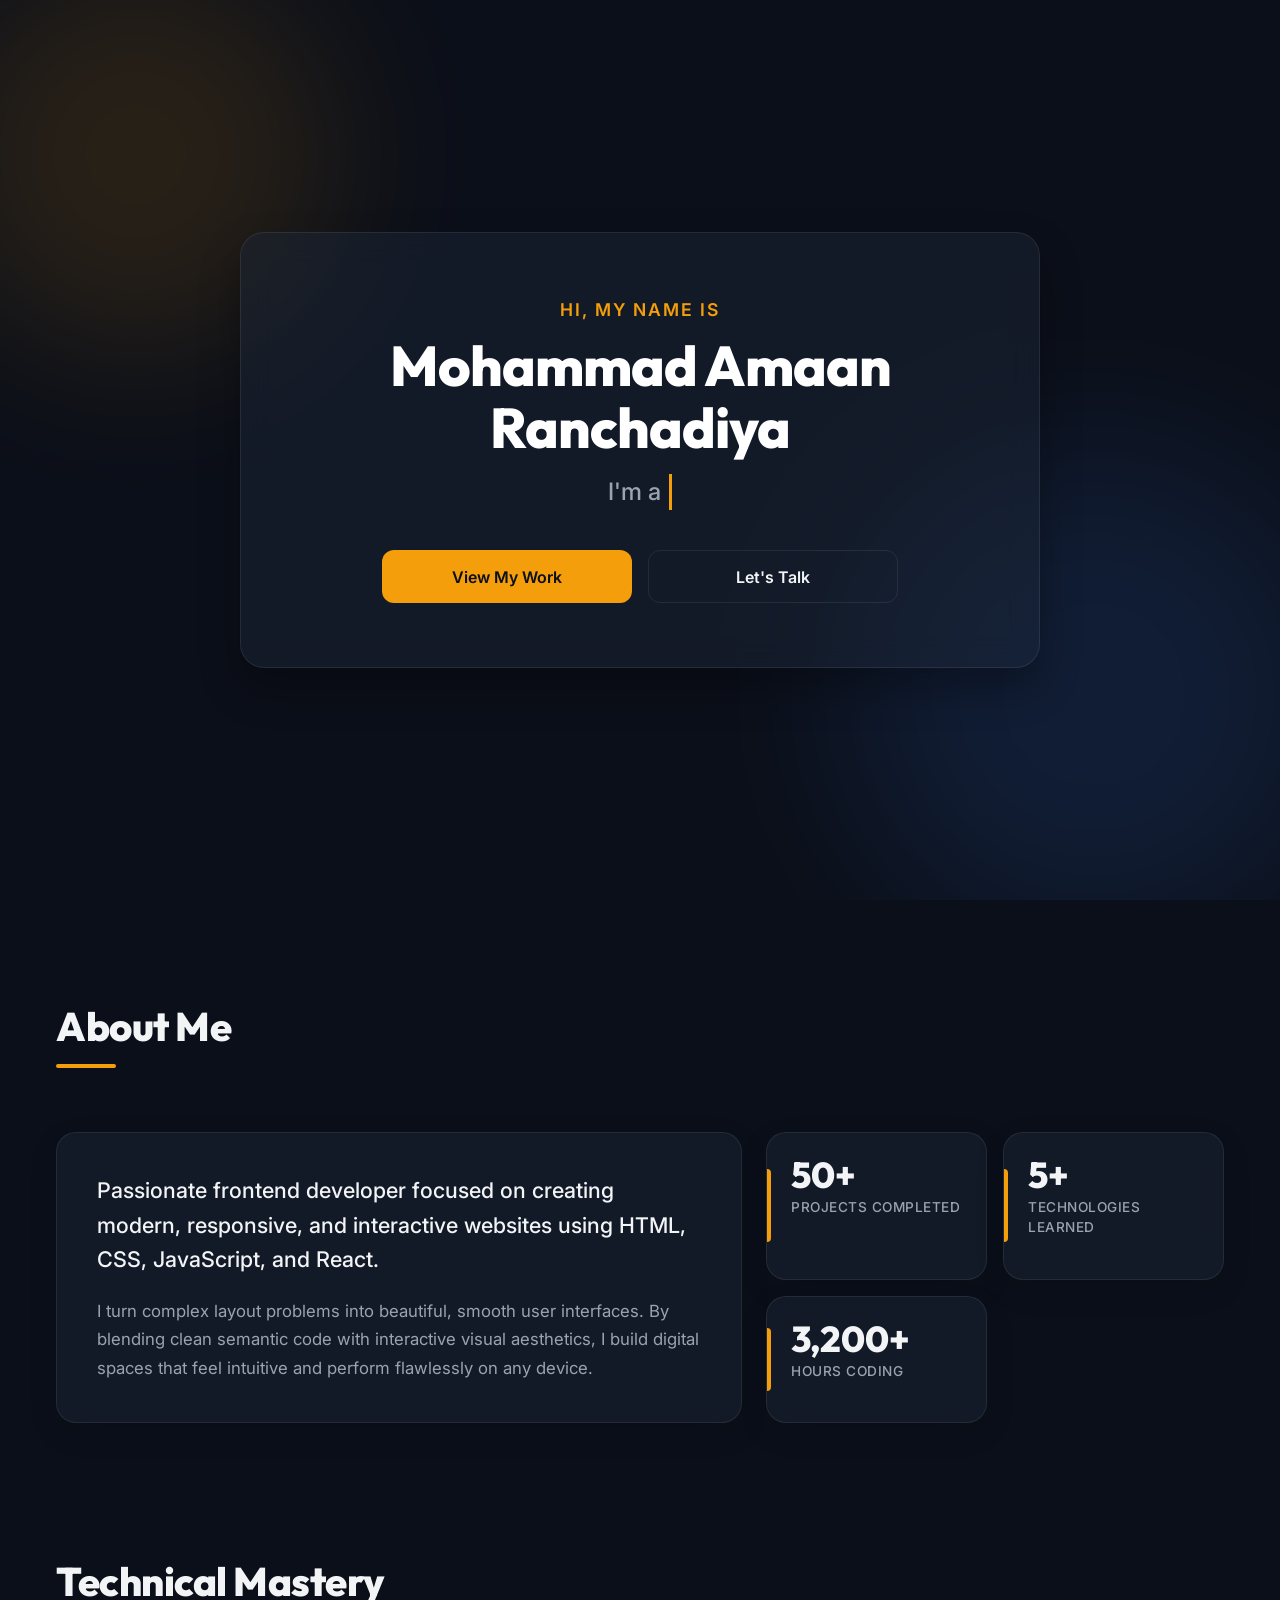
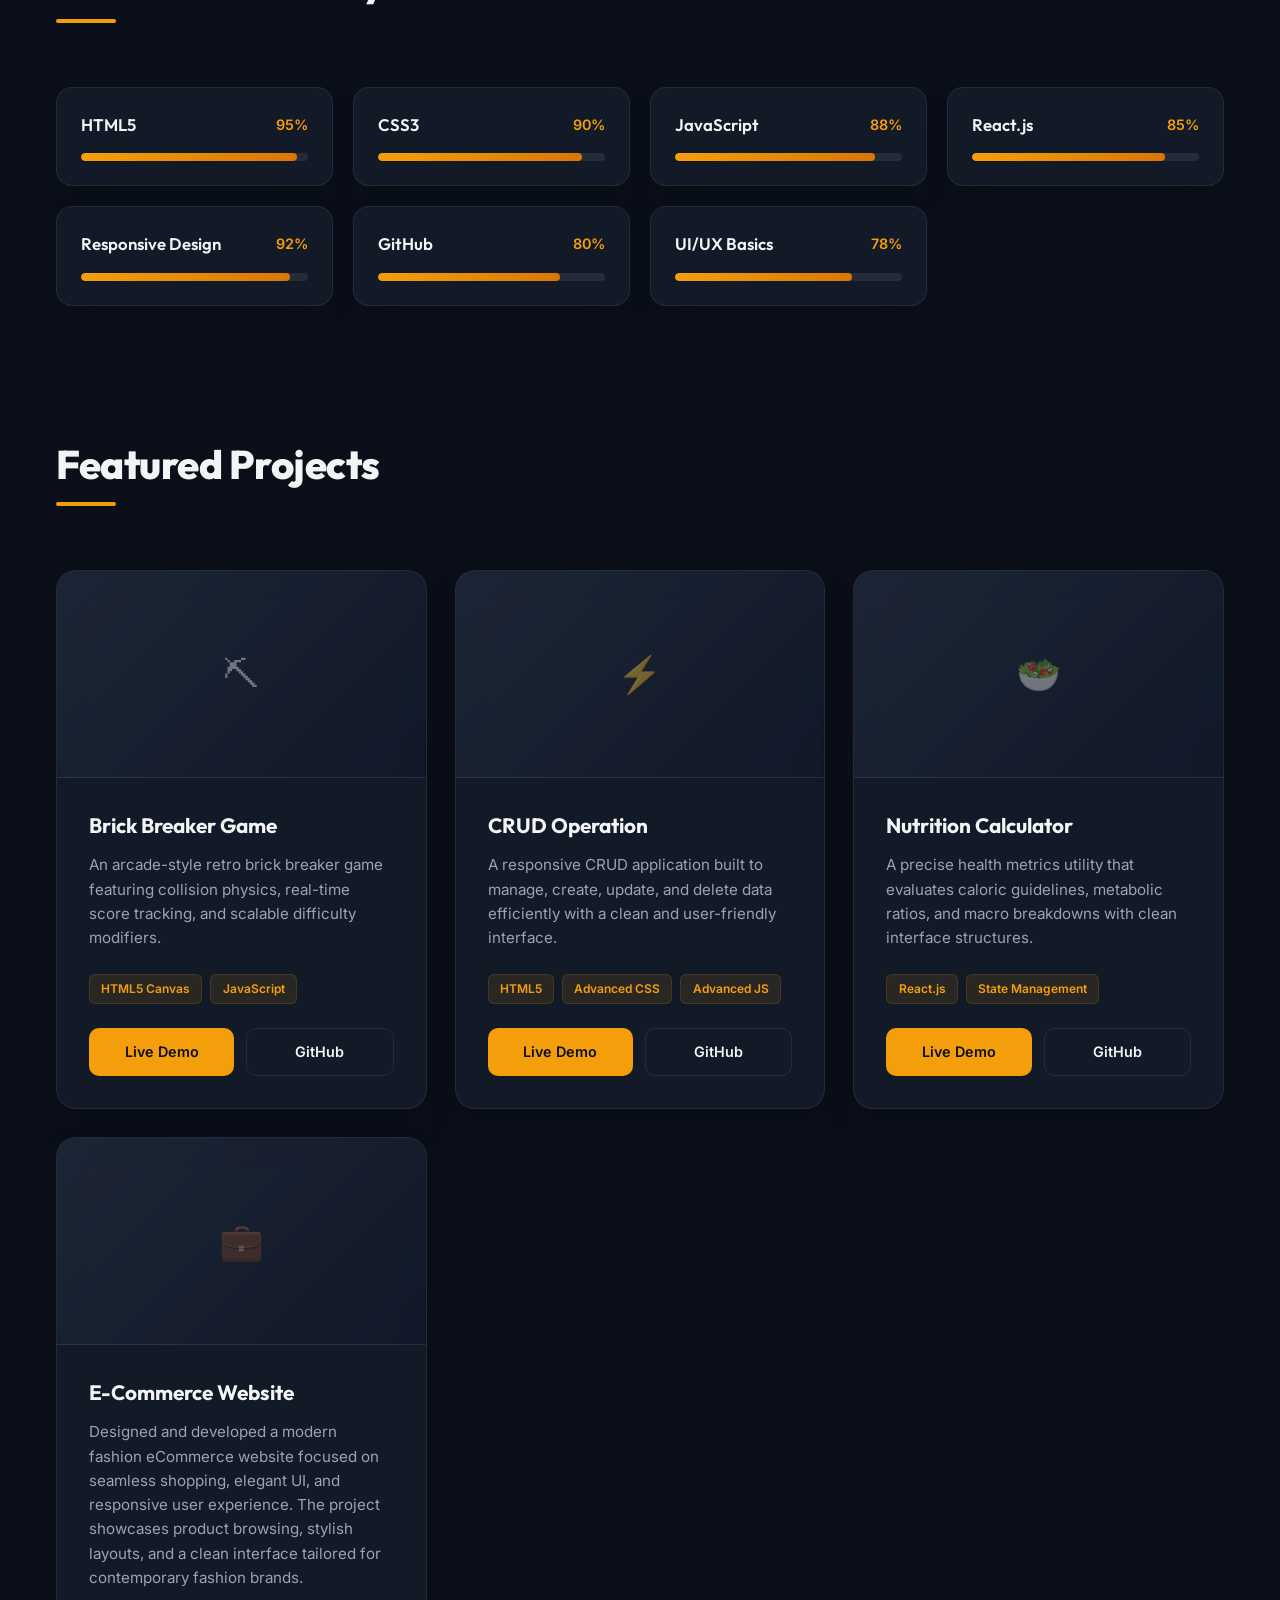
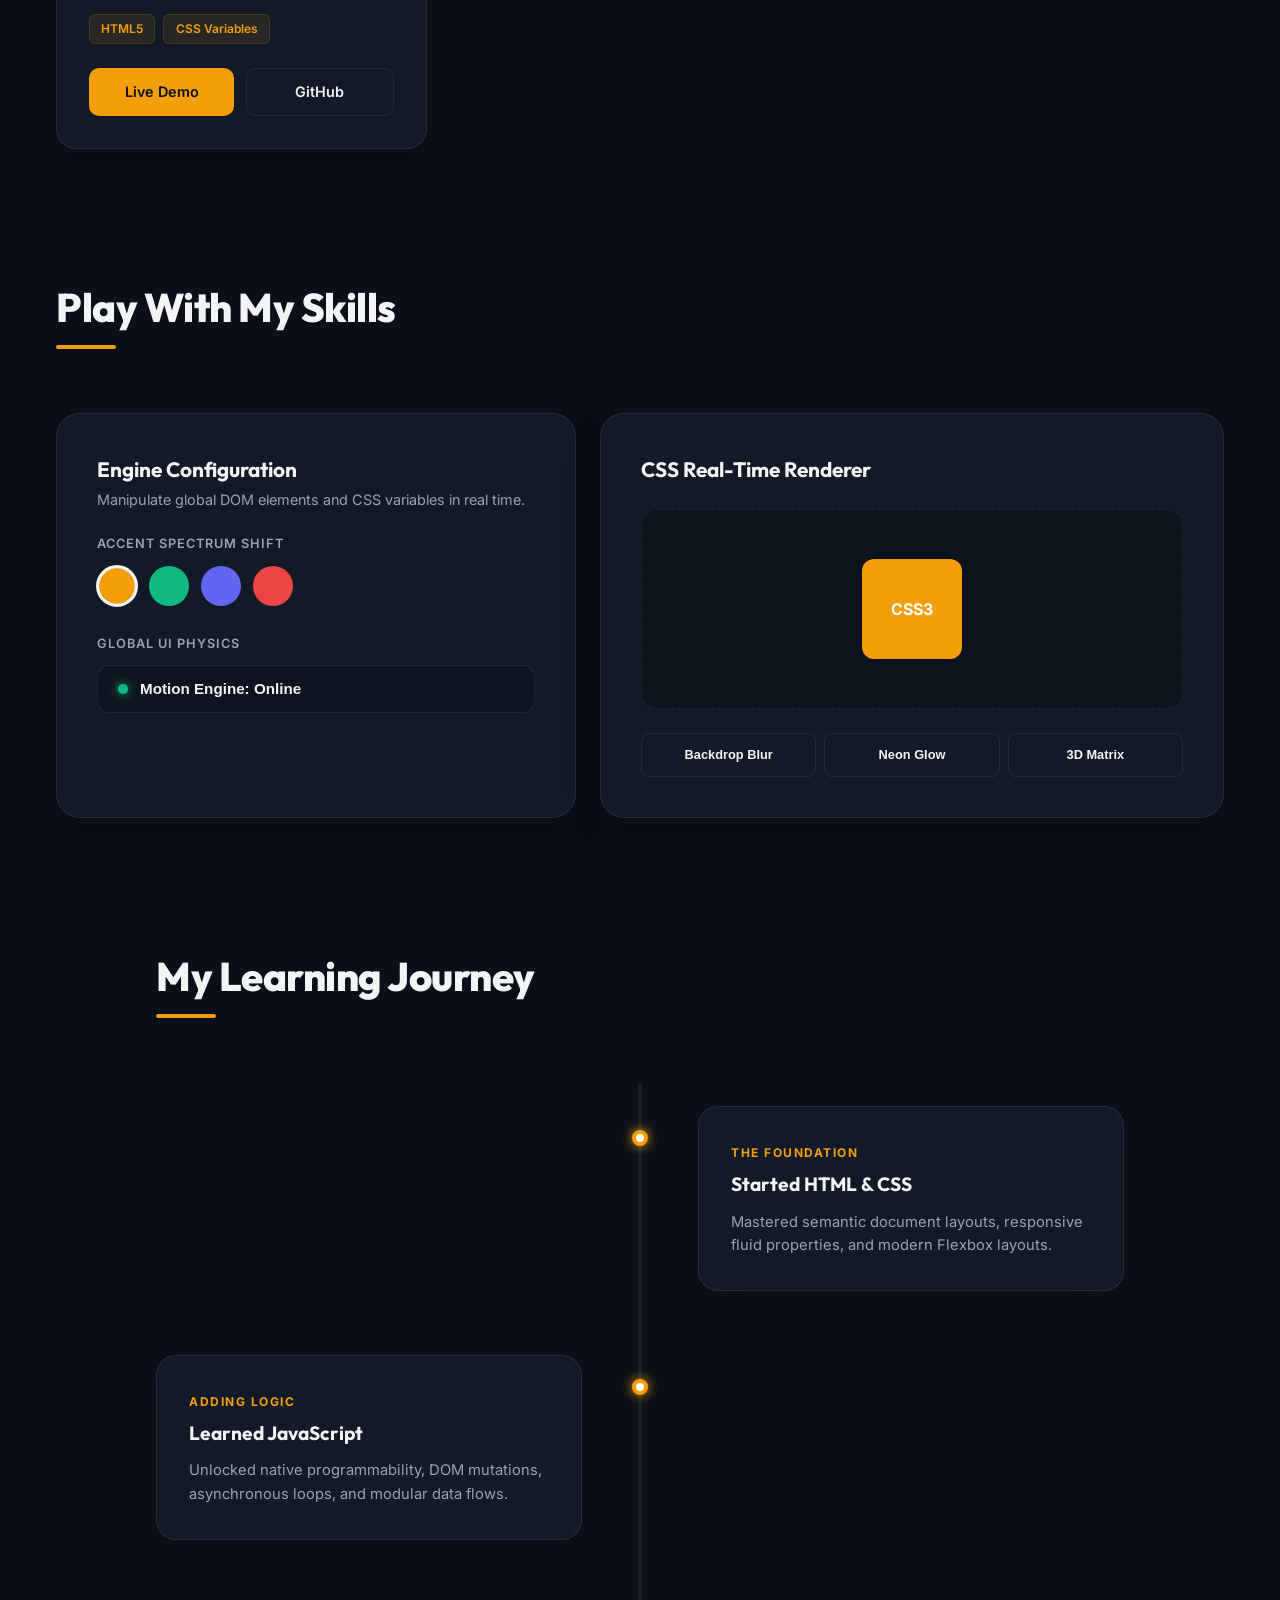
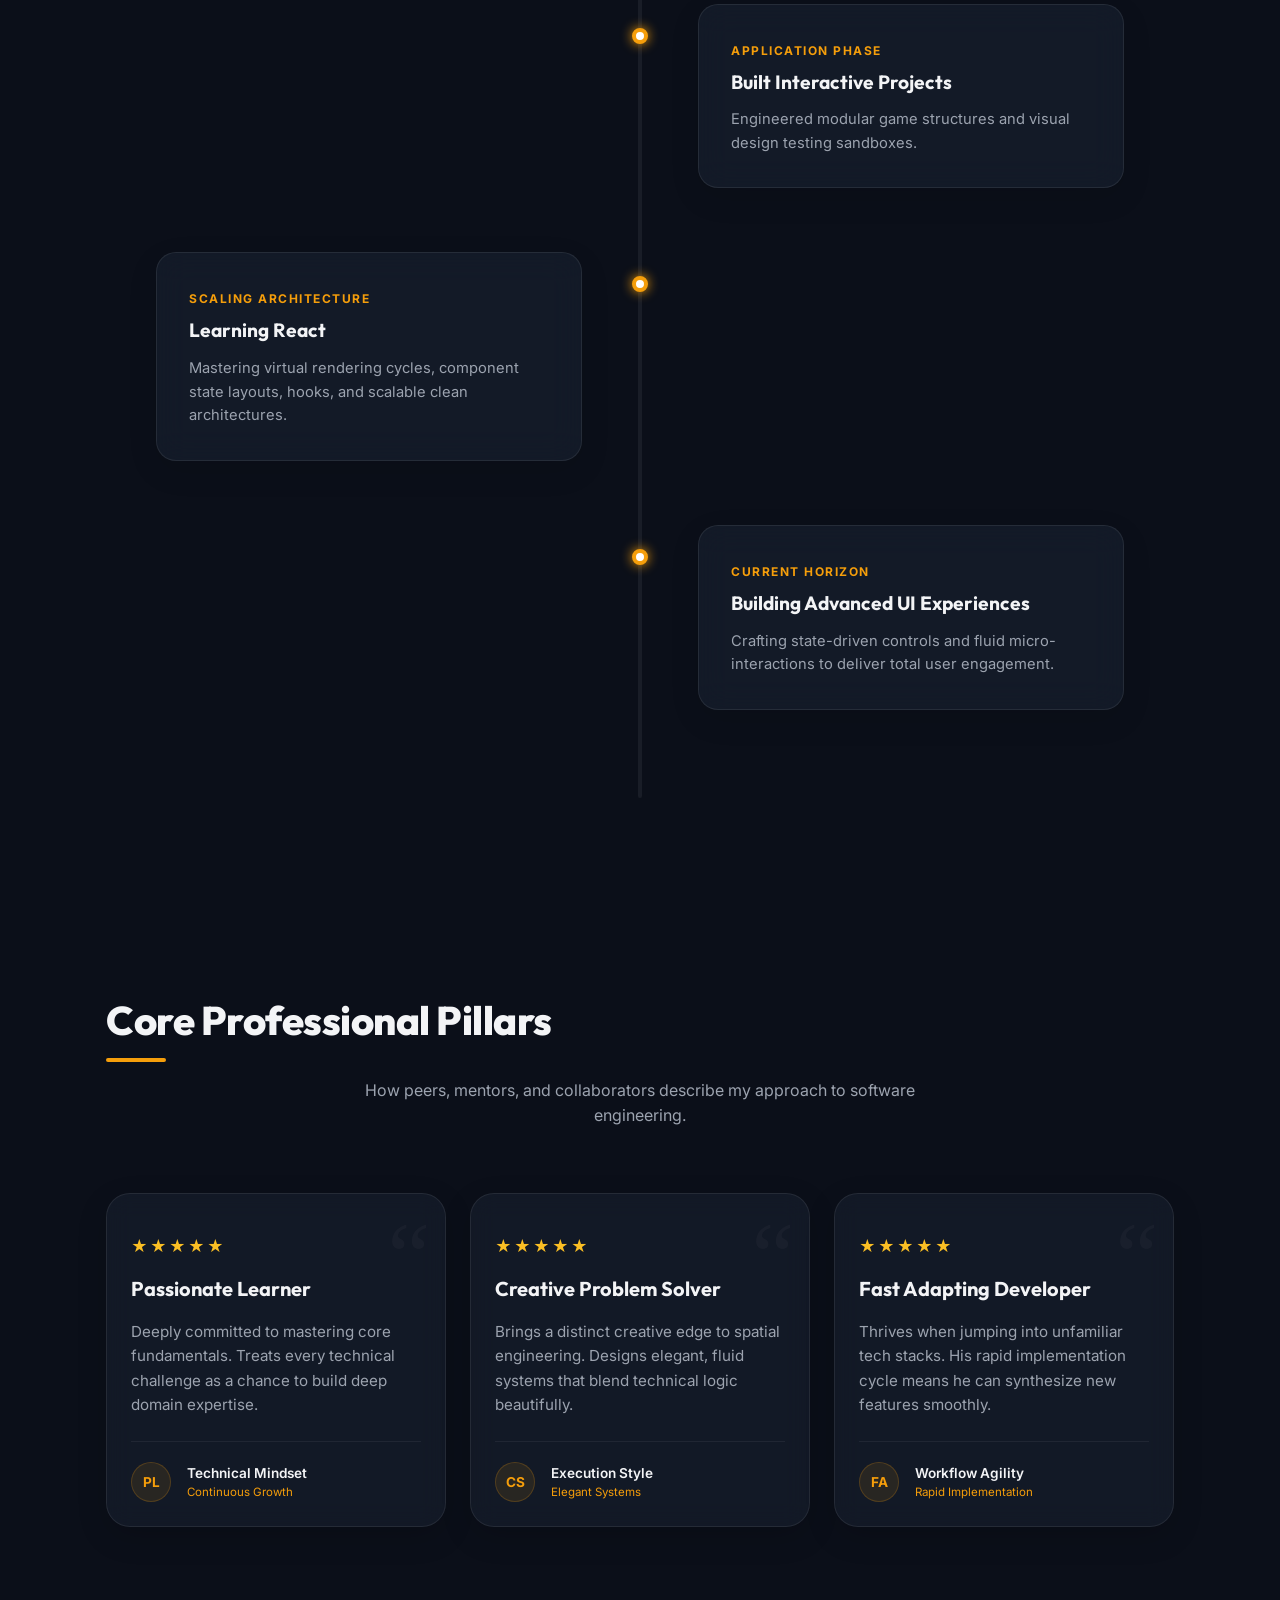
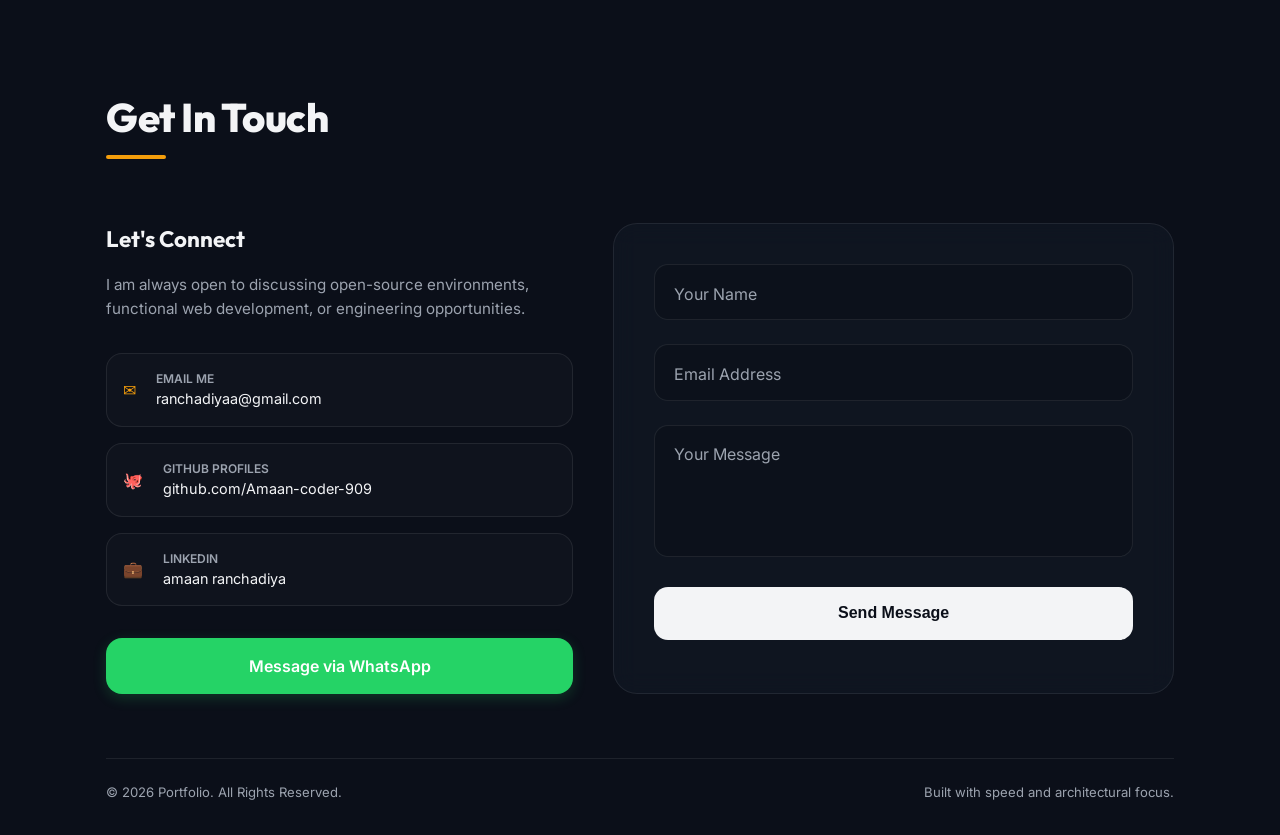
==== commit a9d3d223: "linkedin enabled" ====
--- a/index.html
+++ b/index.html
@@ -209,7 +209,7 @@
               <span class="tech-tag">State Management</span>
             </div>
             <div class="project-actions">
-              <a href="https://nutrition-calculator-a7guuoljj-amaan909s-projects-0c8ab479.vercel.app/" class="project-btn btn-live">Live Demo</a>
+              <a href="https://nutrition-calculator-livid.vercel.app/" class="project-btn btn-live">Live Demo</a>
               <a href="https://github.com/Amaan-coder-909/Nutrition-Calculator" class="project-btn btn-git">GitHub</a>
             </div>
           </div>
@@ -227,7 +227,7 @@
               <span class="tech-tag">CSS Variables</span>
             </div>
             <div class="project-actions">
-              <a href="https://amf-ba597bnwd-amaan909s-projects-0c8ab479.vercel.app/" class="project-btn btn-live">Live Demo</a>
+              <a href="https://amf-com.vercel.app/" class="project-btn btn-live">Live Demo</a>
               <a href="https://github.com/Amaan-coder-909/amf.com" class="project-btn btn-git">GitHub</a>
             </div>
           </div>
@@ -406,11 +406,10 @@
               <div class="channel-details"><span class="channel-label">GitHub Profiles</span><span
                   class="channel-value">github.com/Amaan-coder-909</span></div>
             </a>
-            <div class="channel-card card-disabled">
+             <a href="https://www.linkedin.com/in/amaan-ranchadiya-145a59387/" class="channel-card">
               <div class="channel-icon-box">💼</div>
-              <div class="channel-details"><span class="channel-label">LinkedIn</span><span class="channel-value">Coming
-                  Soon</span></div>
-            </div>
+              <div class="channel-details"><span class="channel-label">LinkedIn</span><span class="channel-value">amaan ranchadiya</span></div>
+            </a>
           </div>
           <a href="https://wa.me/919687991236?text=Hello%20Amaan%2C%20I%20want%20to%20connect!" class="whatsapp-btn">Message via WhatsApp</a>
         </div>
@@ -446,4 +445,4 @@
   <script src="script.js"></script>
 </body>
 
-</html>+</html>
--- a/style.css
+++ b/style.css
@@ -2,24 +2,17 @@
    DESIGN SYSTEMS & GLOBAL DARK TOKENS (Cyberpunk Amber - Dark Only)
    ========================================================================== */
 :root {
-  --background: #0B0F19;
-  /* Ultra-deep dark tech background */
-  --surface: #1E293B;
-  /* Semi-transparent surface tint */
-  --text-primary: #F3F4F6;
-  /* Clean headers cream white */
-  --text-secondary: #9CA3AF;
-  /* Muted body gray text */
+  --background: #0B0F19;         /* Ultra-deep dark tech background */
+  --surface: #1E293B;            /* Semi-transparent surface tint */
+  --text-primary: #F3F4F6;       /* Clean headers cream white */
+  --text-secondary: #9CA3AF;     /* Muted body gray text */
   --border: rgba(255, 255, 255, 0.08);
   --transition-speed: 0.3s;
-
+  
   /* Accent Tokens */
-  --accent: #F59E0B;
-  /* Bright Cyberpunk Amber */
-  --accent-hover: #D97706;
-  /* Deep Amber Accent */
-  --accent-rgb: 245, 158, 11;
-  /* For amber lighting overlays */
+  --accent: #F59E0B;             /* Bright Cyberpunk Amber */
+  --accent-hover: #D97706;       /* Deep Amber Accent */
+  --accent-rgb: 245, 158, 11;    /* For amber lighting overlays */
 }
 
 /* Reset and Core Layout Engine */
@@ -36,21 +29,64 @@
   color: var(--text-primary);
   overflow-x: hidden;
   line-height: 1.5;
-}
-
-h1,
-h2,
-h3,
-h4,
-.section-title,
-.hero-name,
-.skill-name,
-.panel-title {
+  -webkit-tap-highlight-color: transparent; /* Smooth mobile touches */
+}
+
+h1, h2, h3, h4, .section-title, .hero-name, .skill-name, .panel-title, #loader-text {
   font-family: 'Outfit', sans-serif;
 }
 
 /* ==========================================================================
-   HERO SECTION STYLES (Restored Typings)
+   HIGH-END DYNAMIC TEXT PRELOADER STYLES
+   ========================================================================== */
+#preloader {
+  position: fixed;
+  top: 0;
+  left: 0;
+  width: 100%;
+  height: 100vh;
+  background-color: #F59E0B;
+  display: flex;
+  justify-content: center;
+  align-items: center;
+  z-index: 999999;
+  overflow: hidden;
+  transition: transform 0.8s cubic-bezier(0.85, 0, 0.15, 1), 
+              opacity 0.7s cubic-bezier(0.85, 0, 0.15, 1);
+}
+
+#preloader.loaded {
+  opacity: 0;
+  transform: scale(1.05) translateY(-100%);
+  pointer-events: none;
+}
+
+.preloader-text-wrapper {
+  overflow: hidden;
+  padding: 1rem;
+}
+
+#loader-text {
+  color: #0B0F19;
+  font-size: clamp(2.5rem, 8vw, 5.5rem); /* Perfectly dynamic on all viewports */
+  font-weight: 800;
+  margin: 0;
+  letter-spacing: -2px;
+  line-height: 1;
+  text-transform: uppercase;
+  opacity: 1;
+  transform: translateY(0) scale(1) rotate(0deg);
+  transition: opacity 0.22s cubic-bezier(0.34, 1.56, 0.64, 1), 
+              transform 0.22s cubic-bezier(0.34, 1.56, 0.64, 1);
+}
+
+#loader-text.hidden {
+  opacity: 0;
+  transform: translateY(-40px) scale(0.9) rotate(-3deg);
+}
+
+/* ==========================================================================
+   HERO SECTION STYLES
    ========================================================================== */
 .hero-section {
   position: relative;
@@ -59,46 +95,39 @@
   display: flex;
   justify-content: center;
   align-items: center;
-  padding: 2rem;
+  padding: 1rem; /* Reduced for ultra mobile edge breathability */
   overflow: hidden;
 }
 
-/* Floating Gradient Blobs Style */
 .blob {
   position: absolute;
   border-radius: 50%;
   filter: blur(80px);
-  opacity: 0.15;
+  opacity: 0.12;
   z-index: 1;
   animation: float 12s infinite alternate ease-in-out;
 }
 
 .blob-1 {
-  width: 400px;
-  height: 400px;
+  width: min(400px, 60vw);
+  height: min(400px, 60vw);
   background: var(--accent);
-  top: -10%;
-  left: -10%;
+  top: -5%;
+  left: -5%;
 }
 
 .blob-2 {
-  width: 500px;
-  height: 500px;
+  width: min(500px, 80vw);
+  height: min(500px, 80vw);
   background: #3B82F6;
-  /* Keeping secondary blue element balance */
-  bottom: -10%;
-  right: -10%;
+  bottom: -5%;
+  right: -5%;
   animation-delay: -6s;
 }
 
 @keyframes float {
-  0% {
-    transform: translate(0, 0) scale(1);
-  }
-
-  100% {
-    transform: translate(40px, 30px) scale(1.1);
-  }
+  0% { transform: translate(0, 0) scale(1); }
+  100% { transform: translate(20px, 15px) scale(1.05); }
 }
 
 .hero-card {
@@ -109,14 +138,15 @@
   -webkit-backdrop-filter: blur(16px);
   border: 1px solid var(--border);
   border-radius: 24px;
-  padding: 4rem;
+  padding: clamp(1.75rem, 5vw, 4rem); /* Smooth scaling fluid layout padded space */
+  width: 100%;
   max-width: 800px;
   text-align: center;
   box-shadow: 0 20px 40px rgba(0, 0, 0, 0.3);
 }
 
 .hero-greeting {
-  font-size: 1.1rem;
+  font-size: clamp(0.85rem, 2.5vw, 1.1rem);
   font-weight: 600;
   color: var(--accent);
   text-transform: uppercase;
@@ -125,7 +155,7 @@
 }
 
 .hero-name {
-  font-size: 3.5rem;
+  font-size: clamp(2rem, 7vw, 3.5rem); /* Liquid size calibration scaling */
   font-weight: 800;
   letter-spacing: -1px;
   color: #FFFFFF;
@@ -134,7 +164,7 @@
 }
 
 .typing-container {
-  font-size: 1.5rem;
+  font-size: clamp(1.1rem, 3.5vw, 1.5rem);
   color: var(--text-secondary);
   margin-bottom: 2.5rem;
   font-weight: 500;
@@ -154,31 +184,43 @@
 }
 
 @keyframes blink {
-
-  0%,
-  100% {
-    opacity: 1;
-  }
-
-  50% {
-    opacity: 0;
-  }
-}
-
+  0%, 100% { opacity: 1; }
+  50% { opacity: 0; }
+}
+
+/* RESPONSIVE BUTTON FRAME ENGINES */
 .hero-buttons {
   display: flex;
+  flex-direction: row;
   gap: 1rem;
   justify-content: center;
+  flex-wrap: wrap; /* Prevents overflow clipping out boundaries */
 }
 
 .btn {
-  display: inline-block;
+  display: inline-flex;
+  align-items: center;
+  justify-content: center;
   padding: 0.85rem 2rem;
   font-size: 1rem;
   font-weight: 600;
   border-radius: 12px;
   text-decoration: none;
+  min-height: 48px; /* Strict standard mobile touch target baseline rules */
   transition: all var(--transition-speed) ease;
+  flex: 1 1 auto; /* Grow and shrink adaptively */
+  max-width: 250px;
+}
+
+@media (max-width: 480px) {
+  .hero-buttons {
+    flex-direction: column; /* Stacks button alignments vertically on small viewports */
+    align-items: stretch;
+  }
+  .btn {
+    max-width: 100%;
+    width: 100%;
+  }
 }
 
 .btn-primary {
@@ -206,7 +248,7 @@
    ========================================================================== */
 .about-section {
   position: relative;
-  padding: 6rem 2rem;
+  padding: clamp(3.5rem, 8vw, 6rem) 1rem;
   width: 100%;
   max-width: 1200px;
   margin: 0 auto;
@@ -214,11 +256,11 @@
 }
 
 .section-title-container {
-  margin-bottom: 4rem;
+  margin-bottom: clamp(2rem, 5vw, 4rem);
 }
 
 .section-title {
-  font-size: 2.5rem;
+  font-size: clamp(1.75rem, 5vw, 2.5rem);
   font-weight: 800;
   color: var(--text-primary);
   letter-spacing: -0.5px;
@@ -235,8 +277,13 @@
 .about-grid {
   display: grid;
   grid-template-columns: 1.2fr 0.8fr;
-  gap: 2rem;
-  align-items: start;
+  gap: 1.5rem;
+}
+
+@media (max-width: 968px) {
+  .about-grid {
+    grid-template-columns: 1fr; /* Snap grid matrix columns automatically down */
+  }
 }
 
 .about-card {
@@ -245,7 +292,7 @@
   -webkit-backdrop-filter: blur(16px);
   border: 1px solid var(--border);
   border-radius: 20px;
-  padding: 2.5rem;
+  padding: clamp(1.25rem, 4vw, 2.5rem);
   box-shadow: 0 10px 30px rgba(0, 0, 0, 0.1);
   transition: transform var(--transition-speed), border-color var(--transition-speed);
 }
@@ -261,26 +308,32 @@
 }
 
 .about-text {
-  font-size: 1.35rem;
+  font-size: clamp(1.1rem, 3.5vw, 1.35rem);
   font-weight: 500;
   line-height: 1.6;
   color: var(--text-primary);
 }
 
 .about-text-sub {
-  font-size: 1.05rem;
+  font-size: clamp(0.95rem, 2.5vw, 1.05rem);
   line-height: 1.7;
   color: var(--text-secondary);
 }
 
 .stats-grid {
   display: grid;
-  grid-template-columns: 1fr;
-  gap: 1.25rem;
+  grid-template-columns: repeat(auto-fit, minmax(200px, 1fr));
+  gap: 1rem;
+}
+
+@media (max-width: 480px) {
+  .stats-grid {
+    grid-template-columns: 1fr; /* Micro stack calibration matrix layouts */
+  }
 }
 
 .stat-card {
-  padding: 1.75rem 2rem;
+  padding: 1.5rem;
   display: flex;
   flex-direction: column;
   gap: 0.25rem;
@@ -300,14 +353,14 @@
 }
 
 .stat-number {
-  font-size: 2.25rem;
+  font-size: clamp(1.75rem, 4vw, 2.25rem);
   font-weight: 800;
   color: var(--text-primary);
   line-height: 1;
 }
 
 .stat-label {
-  font-size: 0.95rem;
+  font-size: 0.85rem;
   font-weight: 500;
   color: var(--text-secondary);
   text-transform: uppercase;
@@ -319,7 +372,7 @@
    ========================================================================== */
 .skills-section {
   position: relative;
-  padding: 4rem 2rem 6rem 2rem;
+  padding: 2rem 1rem clamp(3.5rem, 8vw, 6rem) 1rem;
   width: 100%;
   max-width: 1200px;
   margin: 0 auto;
@@ -328,8 +381,8 @@
 
 .skills-grid {
   display: grid;
-  grid-template-columns: repeat(auto-fill, minmax(280px, 1fr));
-  gap: 1.5rem;
+  grid-template-columns: repeat(auto-fill, minmax(min(100%, 260px), 1fr)); /* Adaptive safe fluid configuration loops */
+  gap: 1.25rem;
 }
 
 .skill-card {
@@ -338,17 +391,19 @@
   -webkit-backdrop-filter: blur(16px);
   border: 1px solid var(--border);
   border-radius: 16px;
-  padding: 1.75rem 2rem;
+  padding: 1.5rem;
   box-shadow: 0 10px 30px rgba(0, 0, 0, 0.1);
   transition: transform var(--transition-speed) cubic-bezier(0.25, 1, 0.5, 1),
-    border-color var(--transition-speed) ease,
-    box-shadow var(--transition-speed) ease;
-}
-
-.skill-card:hover {
-  transform: translateY(-5px);
-  border-color: rgba(var(--accent-rgb), 0.6);
-  box-shadow: 0 15px 35px rgba(var(--accent-rgb), 0.25);
+              border-color var(--transition-speed) ease,
+              box-shadow var(--transition-speed) ease;
+}
+
+@media (min-width: 769px) {
+  .skill-card:hover {
+    transform: translateY(-5px);
+    border-color: rgba(var(--accent-rgb), 0.6);
+    box-shadow: 0 15px 35px rgba(var(--accent-rgb), 0.25);
+  }
 }
 
 .skill-header {
@@ -359,13 +414,13 @@
 }
 
 .skill-name {
-  font-size: 1.15rem;
+  font-size: 1.05rem;
   font-weight: 600;
   color: var(--text-primary);
 }
 
 .skill-percentage {
-  font-size: 0.95rem;
+  font-size: 0.9rem;
   font-weight: 600;
   color: var(--accent);
 }
@@ -393,7 +448,7 @@
    ========================================================================== */
 .projects-section {
   position: relative;
-  padding: 4rem 2rem 6rem 2rem;
+  padding: 2rem 1rem clamp(3.5rem, 8vw, 6rem) 1rem;
   width: 100%;
   max-width: 1200px;
   margin: 0 auto;
@@ -402,8 +457,8 @@
 
 .projects-grid {
   display: grid;
-  grid-template-columns: repeat(auto-fill, minmax(340px, 1fr));
-  gap: 2.5rem;
+  grid-template-columns: repeat(auto-fill, minmax(min(100%, 320px), 1fr)); /* Strict fluid wrapping layouts prevention codes */
+  gap: 1.75rem;
 }
 
 .project-card {
@@ -417,14 +472,16 @@
   display: flex;
   flex-direction: column;
   transition: transform var(--transition-speed) cubic-bezier(0.25, 1, 0.5, 1),
-    border-color var(--transition-speed) ease,
-    box-shadow var(--transition-speed) ease;
-}
-
-.project-card:hover {
-  transform: translateY(-8px);
-  border-color: rgba(var(--accent-rgb), 0.5);
-  box-shadow: 0 20px 40px rgba(var(--accent-rgb), 0.2);
+              border-color var(--transition-speed) ease,
+              box-shadow var(--transition-speed) ease;
+}
+
+@media (min-width: 769px) {
+  .project-card:hover {
+    transform: translateY(-8px);
+    border-color: rgba(var(--accent-rgb), 0.5);
+    box-shadow: 0 20px 40px rgba(var(--accent-rgb), 0.2);
+  }
 }
 
 .project-media-placeholder {
@@ -439,7 +496,7 @@
 }
 
 .media-overlay-icon {
-  font-size: 2.5rem;
+  font-size: 2.25rem;
   opacity: 0.4;
   transition: transform 0.5s ease, opacity 0.5s ease;
 }
@@ -451,21 +508,21 @@
 }
 
 .project-content {
-  padding: 2rem;
+  padding: clamp(1.25rem, 3vw, 2rem);
   display: flex;
   flex-direction: column;
   flex-grow: 1;
 }
 
 .project-title {
-  font-size: 1.4rem;
+  font-size: 1.3rem;
   font-weight: 700;
   color: var(--text-primary);
   margin-bottom: 0.75rem;
 }
 
 .project-description {
-  font-size: 0.98rem;
+  font-size: 0.95rem;
   line-height: 1.6;
   color: var(--text-secondary);
   margin-bottom: 1.5rem;
@@ -476,35 +533,44 @@
   display: flex;
   flex-wrap: wrap;
   gap: 0.5rem;
-  margin-bottom: 1.75rem;
+  margin-bottom: 1.5rem;
 }
 
 .tech-tag {
   background: rgba(var(--accent-rgb), 0.1);
   color: var(--accent);
-  font-size: 0.8rem;
+  font-size: 0.75rem;
   font-weight: 600;
-  padding: 0.35rem 0.75rem;
+  padding: 0.3rem 0.7rem;
   border-radius: 6px;
   border: 1px solid rgba(var(--accent-rgb), 0.15);
 }
 
+/* CARDS ACTIONS TOUCH INDEX OPTIMIZATIONS FOR BUTTONS */
 .project-actions {
-  display: grid;
-  grid-template-columns: 1fr 1fr;
+  display: flex;
+  flex-direction: row;
   gap: 0.75rem;
 }
 
 .project-btn {
+  flex: 1;
   display: inline-flex;
   align-items: center;
   justify-content: center;
-  padding: 0.65rem 1rem;
+  padding: 0.75rem 1rem;
   font-size: 0.9rem;
   font-weight: 600;
-  border-radius: 8px;
+  border-radius: 10px;
   text-decoration: none;
+  min-height: 44px; /* Fluid high performance mobile click dimensions rules */
   transition: all var(--transition-speed) ease;
+}
+
+@media (max-width: 360px) {
+  .project-actions {
+    flex-direction: column; /* Force vertical flow mapping stacked arrangements */
+  }
 }
 
 .btn-live {
@@ -533,7 +599,7 @@
    ========================================================================== */
 .playground-section {
   position: relative;
-  padding: 4rem 2rem 6rem 2rem;
+  padding: 2rem 1rem clamp(3.5rem, 8vw, 6rem) 1rem;
   width: 100%;
   max-width: 1200px;
   margin: 0 auto;
@@ -543,7 +609,13 @@
 .playground-grid {
   display: grid;
   grid-template-columns: 1fr 1.2fr;
-  gap: 2.5rem;
+  gap: 1.5rem;
+}
+
+@media (max-width: 850px) {
+  .playground-grid {
+    grid-template-columns: 1fr;
+  }
 }
 
 .playground-card {
@@ -552,30 +624,30 @@
   -webkit-backdrop-filter: blur(16px);
   border: 1px solid var(--border);
   border-radius: 24px;
-  padding: 2.5rem;
+  padding: clamp(1.25rem, 4vw, 2.5rem);
   box-shadow: 0 15px 35px rgba(0, 0, 0, 0.15);
 }
 
 .panel-title {
-  font-size: 1.4rem;
+  font-size: 1.3rem;
   font-weight: 700;
   color: var(--text-primary);
   margin-bottom: 0.25rem;
 }
 
 .panel-subtitle {
-  font-size: 0.95rem;
+  font-size: 0.9rem;
   color: var(--text-secondary);
-  margin-bottom: 2rem;
+  margin-bottom: 1.5rem;
 }
 
 .control-group {
-  margin-bottom: 2rem;
+  margin-bottom: 1.75rem;
 }
 
 .control-label {
   display: block;
-  font-size: 0.85rem;
+  font-size: 0.8rem;
   font-weight: 600;
   text-transform: uppercase;
   letter-spacing: 1px;
@@ -586,11 +658,12 @@
 .color-swatch-grid {
   display: flex;
   gap: 0.75rem;
+  flex-wrap: wrap;
 }
 
 .swatch {
-  width: 36px;
-  height: 36px;
+  width: 40px; /* Enhanced touch dimension rules variables codes */
+  height: 40px;
   border-radius: 50%;
   border: 3px solid transparent;
   cursor: pointer;
@@ -598,12 +671,12 @@
 }
 
 .swatch:hover {
-  transform: scale(1.15);
+  transform: scale(1.1);
 }
 
 .swatch.active-swatch {
   border-color: var(--text-primary);
-  transform: scale(1.1);
+  transform: scale(1.05);
 }
 
 .toggle-btn {
@@ -618,6 +691,7 @@
   color: var(--text-primary);
   font-weight: 600;
   font-size: 0.95rem;
+  min-height: 48px;
   cursor: pointer;
   transition: all var(--transition-speed);
 }
@@ -641,7 +715,7 @@
 }
 
 .visualizer-stage {
-  min-height: 220px;
+  min-height: 200px;
   background: rgba(0, 0, 0, 0.25);
   border-radius: 16px;
   border: 1px dashed var(--border);
@@ -674,11 +748,9 @@
   -webkit-backdrop-filter: blur(12px);
   border: 1px solid rgba(255, 255, 255, 0.2);
 }
-
 .interactive-element.glow-fx {
   box-shadow: 0 0 40px var(--accent);
 }
-
 .interactive-element.rotate-fx {
   transform: rotateY(45deg) rotateX(15deg);
 }
@@ -686,17 +758,24 @@
 .effect-controls {
   display: grid;
   grid-template-columns: repeat(3, 1fr);
-  gap: 0.75rem;
+  gap: 0.5rem;
+}
+
+@media (max-width: 360px) {
+  .effect-controls {
+    grid-template-columns: 1fr; /* Stacks interactive actions tightly */
+  }
 }
 
 .fx-btn {
   background: transparent;
   color: var(--text-primary);
   border: 1px solid var(--border);
-  padding: 0.65rem;
-  font-size: 0.85rem;
+  padding: 0.75rem 0.5rem;
+  font-size: 0.8rem;
   font-weight: 600;
   border-radius: 8px;
+  min-height: 44px;
   cursor: pointer;
   transition: all var(--transition-speed);
 }
@@ -716,7 +795,7 @@
    ========================================================================== */
 .timeline-section {
   position: relative;
-  padding: 4rem 2rem 6rem 2rem;
+  padding: 2rem 1rem clamp(3.5rem, 8vw, 6rem) 1rem;
   width: 100%;
   max-width: 1000px;
   margin: 0 auto;
@@ -725,8 +804,8 @@
 
 .timeline-track-wrapper {
   position: relative;
-  margin-top: 4rem;
-  padding: 2rem 0;
+  margin-top: 3rem;
+  padding: 1.5rem 0;
 }
 
 .timeline-track-wrapper::before {
@@ -756,7 +835,7 @@
 .timeline-item {
   position: relative;
   width: 100%;
-  margin-bottom: 5rem;
+  margin-bottom: 4rem;
   display: flex;
   justify-content: flex-start;
 }
@@ -791,7 +870,7 @@
   -webkit-backdrop-filter: blur(16px);
   border: 1px solid var(--border);
   border-radius: 20px;
-  padding: 2rem;
+  padding: clamp(1.25rem, 3vw, 2rem);
   box-shadow: 0 10px 30px rgba(0, 0, 0, 0.1);
   opacity: 0;
   transform: translateY(30px);
@@ -805,7 +884,7 @@
 
 .timeline-date {
   display: inline-block;
-  font-size: 0.78rem;
+  font-size: 0.75rem;
   font-weight: 700;
   color: var(--accent);
   text-transform: uppercase;
@@ -814,16 +893,35 @@
 }
 
 .timeline-node-title {
-  font-size: 1.3rem;
+  font-size: 1.2rem;
   font-weight: 700;
   color: var(--text-primary);
   margin-bottom: 0.75rem;
 }
 
 .timeline-node-desc {
-  font-size: 0.95rem;
+  font-size: 0.92rem;
   line-height: 1.6;
   color: var(--text-secondary);
+}
+
+/* TIMELINE CONTEXT MEDIA QUERIES FOR TABLES/PHONES */
+@media (max-width: 768px) {
+  .timeline-track-wrapper::before, .timeline-progress-line {
+    left: 16px;
+    transform: none;
+  }
+  .timeline-item {
+    justify-content: flex-end !important;
+    padding-left: 40px;
+  }
+  .timeline-content-card {
+    width: 100%;
+  }
+  .timeline-marker {
+    left: 16px;
+    transform: translate(-50%, -50%);
+  }
 }
 
 /* ==========================================================================
@@ -831,7 +929,7 @@
    ========================================================================== */
 .testimonials-section {
   position: relative;
-  padding: 6rem 2rem;
+  padding: clamp(3.5rem, 8vw, 6rem) 1rem;
   width: 100%;
   max-width: 1100px;
   margin: 0 auto;
@@ -841,17 +939,17 @@
 .section-subtitle {
   text-align: center;
   color: var(--text-secondary);
-  font-size: 1rem;
+  font-size: clamp(0.9rem, 2.5vw, 1rem);
   max-width: 600px;
-  margin: 1.5rem auto 0 auto;
+  margin: 1rem auto 0 auto;
   line-height: 1.6;
 }
 
 .testimonials-grid {
   display: grid;
-  grid-template-columns: repeat(auto-fit, minmax(300px, 1fr));
-  gap: 2rem;
-  margin-top: 4rem;
+  grid-template-columns: repeat(auto-fit, minmax(min(100%, 300px), 1fr));
+  gap: 1.5rem;
+  margin-top: 3rem;
 }
 
 .testimonial-card {
@@ -861,7 +959,7 @@
   -webkit-backdrop-filter: blur(12px);
   border: 1px solid var(--border);
   border-radius: 24px;
-  padding: 2.5rem 2rem 2rem 2rem;
+  padding: clamp(1.5rem, 4vw, 2.5rem) 1.5rem 1.5rem 1.5rem;
   box-shadow: 0 10px 30px rgba(0, 0, 0, 0.15);
   display: flex;
   flex-direction: column;
@@ -870,17 +968,19 @@
   transition: transform 0.4s cubic-bezier(0.25, 1, 0.5, 1), border-color 0.4s ease, box-shadow 0.4s ease;
 }
 
-.testimonial-card:hover {
-  transform: translateY(-8px);
-  border-color: rgba(var(--accent-rgb), 0.3);
-  box-shadow: 0 20px 40px rgba(0, 0, 0, 0.25);
+@media (min-width: 769px) {
+  .testimonial-card:hover {
+    transform: translateY(-8px);
+    border-color: rgba(var(--accent-rgb), 0.3);
+    box-shadow: 0 20px 40px rgba(0, 0, 0, 0.25);
+  }
 }
 
 .card-quote-icon {
   position: absolute;
   top: -10px;
   right: 15px;
-  font-size: 7rem;
+  font-size: 6rem;
   color: rgba(255, 255, 255, 0.03);
   font-family: serif;
   user-select: none;
@@ -888,23 +988,23 @@
 
 .rating-stars {
   color: #FBBF24;
-  font-size: 1.1rem;
+  font-size: 1rem;
   letter-spacing: 2px;
   margin-bottom: 1rem;
 }
 
 .pillar-title {
-  font-size: 1.35rem;
+  font-size: 1.25rem;
   font-weight: 700;
   color: var(--text-primary);
   margin-bottom: 1rem;
 }
 
 .pillar-quote {
-  font-size: 0.98rem;
+  font-size: 0.95rem;
   line-height: 1.6;
   color: var(--text-secondary);
-  margin-bottom: 2rem;
+  margin-bottom: 1.5rem;
 }
 
 .reviewer-meta {
@@ -916,13 +1016,13 @@
 }
 
 .reviewer-avatar {
-  width: 42px;
-  height: 42px;
+  width: 40px;
+  height: 40px;
   border-radius: 50%;
   background: rgba(var(--accent-rgb), 0.1);
   color: var(--accent);
   font-weight: 700;
-  font-size: 0.9rem;
+  font-size: 0.85rem;
   display: flex;
   align-items: center;
   justify-content: center;
@@ -935,13 +1035,13 @@
 }
 
 .reviewer-role {
-  font-size: 0.9rem;
+  font-size: 0.85rem;
   font-weight: 600;
   color: var(--text-primary);
 }
 
 .reviewer-tag {
-  font-size: 0.75rem;
+  font-size: 0.72rem;
   color: var(--accent);
 }
 
@@ -950,7 +1050,7 @@
    ========================================================================== */
 .contact-section {
   position: relative;
-  padding: 6rem 2rem 4rem 2rem;
+  padding: 4rem 1rem;
   width: 100%;
   max-width: 1100px;
   margin: 0 auto;
@@ -960,8 +1060,14 @@
 .contact-grid {
   display: grid;
   grid-template-columns: 1fr 1.2fr;
-  gap: 4rem;
-  margin-top: 4rem;
+  gap: 2.5rem;
+  margin-top: 3rem;
+}
+
+@media (max-width: 850px) {
+  .contact-grid {
+    grid-template-columns: 1fr;
+  }
 }
 
 .contact-info-panel {
@@ -970,35 +1076,36 @@
 }
 
 .panel-heading {
-  font-size: 1.5rem;
+  font-size: 1.4rem;
   font-weight: 700;
   color: var(--text-primary);
   margin-bottom: 1rem;
 }
 
 .panel-desc {
-  font-size: 1rem;
+  font-size: 0.95rem;
   color: var(--text-secondary);
   line-height: 1.6;
-  margin-bottom: 2.5rem;
+  margin-bottom: 2rem;
 }
 
 .connection-channels {
   display: flex;
   flex-direction: column;
+  gap: 1rem;
+  margin-bottom: 2rem;
+}
+
+.channel-card {
+  display: flex;
+  align-items: center;
   gap: 1.25rem;
-  margin-bottom: 2rem;
-}
-
-.channel-card {
-  display: flex;
-  align-items: center;
-  gap: 1.25rem;
-  padding: 1rem 1.5rem;
+  padding: 1rem;
   background: rgba(255, 255, 255, 0.02);
   border: 1px solid var(--border);
   border-radius: 16px;
   text-decoration: none;
+  min-height: 60px;
   transition: all 0.3s ease;
 }
 
@@ -1010,23 +1117,29 @@
 
 .channel-icon-box {
   color: var(--accent);
+  display: flex;
+  align-items: center;
 }
 
 .channel-details {
   display: flex;
   flex-direction: column;
+  overflow: hidden; /* Prevents text bounds rupture */
 }
 
 .channel-label {
-  font-size: 0.78rem;
+  font-size: 0.75rem;
   font-weight: 600;
   color: var(--text-secondary);
   text-transform: uppercase;
 }
 
 .channel-value {
-  font-size: 0.95rem;
-  color: var(--text-primary);
+  font-size: 0.9rem;
+  color: var(--text-primary);
+  white-space: nowrap;
+  overflow: hidden;
+  text-overflow: ellipsis; /* Smart clipping for small displays */
 }
 
 .card-disabled {
@@ -1038,12 +1151,13 @@
   display: inline-flex;
   align-items: center;
   justify-content: center;
-  padding: 1rem 1.5rem;
+  padding: 1rem;
   background: #25D366;
   color: #FFFFFF;
   font-weight: 600;
   border-radius: 16px;
   text-decoration: none;
+  min-height: 48px;
   box-shadow: 0 4px 14px rgba(37, 211, 102, 0.2);
   transition: transform 0.3s ease;
 }
@@ -1058,13 +1172,13 @@
   -webkit-backdrop-filter: blur(12px);
   border: 1px solid var(--border);
   border-radius: 24px;
-  padding: 2.5rem;
+  padding: clamp(1.25rem, 4vw, 2.5rem);
 }
 
 .glowing-contact-form {
   display: flex;
   flex-direction: column;
-  gap: 1.75rem;
+  gap: 1.5rem;
 }
 
 .input-group {
@@ -1099,8 +1213,8 @@
   pointer-events: none;
 }
 
-.glow-field:focus~.floating-label,
-.glow-field:not(:placeholder-shown)~.floating-label {
+.glow-field:focus ~ .floating-label,
+.glow-field:not(:placeholder-shown) ~ .floating-label {
   transform: translate(-0.25rem, -1.8rem) scale(0.85);
   color: var(--accent);
 }
@@ -1110,6 +1224,7 @@
 }
 
 .form-submit-btn {
+  width: 100%; /* Spans full horizontal scale on mobile views */
   padding: 1.1rem;
   background: var(--text-primary);
   color: var(--background);
@@ -1117,8 +1232,12 @@
   border-radius: 14px;
   font-size: 1rem;
   font-weight: 700;
+  min-height: 48px;
   cursor: pointer;
   transition: transform 0.3s ease;
+  display: inline-flex;
+  align-items: center;
+  justify-content: center;
 }
 
 .form-submit-btn:hover {
@@ -1126,122 +1245,32 @@
 }
 
 .portfolio-footer {
+  width: 100%;
   max-width: 1100px;
   margin: 0 auto;
-  padding: 0 2rem 3rem 2rem;
+  padding: 0 1rem 2rem 1rem;
 }
 
 .footer-divider {
   width: 100%;
   height: 1px;
   background: var(--border);
-  margin-bottom: 2rem;
+  margin-bottom: 1.5rem;
 }
 
 .footer-content {
   display: flex;
+  flex-direction: row;
   justify-content: space-between;
+  align-items: center;
   color: var(--text-secondary);
-  font-size: 0.88rem;
-}
-
-/* Media Breakpoints */
-@media (max-width: 968px) {
-
-  .about-grid,
-  .playground-grid,
-  .contact-grid {
-    grid-template-columns: 1fr;
-  }
-
-  .timeline-track-wrapper::before,
-  .timeline-progress-line {
-    left: 20px;
-  }
-
-  .timeline-item {
-    justify-content: flex-end;
-  }
-
-  .timeline-content-card {
-    width: calc(100% - 50px);
-  }
-
-  .timeline-marker {
-    left: 20px;
-  }
-
-  .hero-name {
-    font-size: 2.5rem;
-  }
-}
-
-/* ==========================================================================
-   HIGH-END DYNAMIC TEXT PRELOADER STYLES
-   ========================================================================== */
-#preloader {
-  position: fixed;
-  top: 0;
-  left: 0;
-  width: 100%;
-  height: 100vh;
-  background-color: #F59E0B;
-  /* Match Brand Amber Token */
-  display: flex;
-  justify-content: center;
-  align-items: center;
-  z-index: 999999;
-  /* Absolute top layer overlay */
-  overflow: hidden;
-
-  /* Ultra premium dynamic screen wipe transition */
-  transition: transform 0.8s cubic-bezier(0.85, 0, 0.15, 1),
-    opacity 0.7s cubic-bezier(0.85, 0, 0.15, 1);
-}
-
-/* Preloader full collapse exit state */
-#preloader.loaded {
-  opacity: 0;
-  transform: scale(1.05) translateY(-100%);
-  /* Clean scaling up-wipe exit */
-  pointer-events: none;
-}
-
-.preloader-text-wrapper {
-  overflow: hidden;
-  padding: 1rem;
-}
-
-#loader-text {
-  color: #0B0F19;
-  /* High contrast dark deep ink contrast */
-  font-family: 'Outfit', sans-serif;
-  /* Original Headings Match */
-  font-size: 5.5rem;
-  font-weight: 800;
-  margin: 0;
-  letter-spacing: -2px;
-  line-height: 1;
-  text-transform: uppercase;
-
-  /* Snappy mechanical spring speed configuration */
-  opacity: 1;
-  transform: translateY(0) scale(1) rotate(0deg);
-  transition: opacity 0.22s cubic-bezier(0.34, 1.56, 0.64, 1),
-    transform 0.22s cubic-bezier(0.34, 1.56, 0.64, 1);
-}
-
-/* Unique hidden frame for intermediate array cycles */
-#loader-text.hidden {
-  opacity: 0;
-  transform: translateY(-40px) scale(0.9) rotate(-3deg);
-  /* Fluid skew out */
-}
-
-/* Responsive Font Calibration for Mobile Screens */
-@media (max-width: 768px) {
-  #loader-text {
-    font-size: 3.2rem;
-    letter-spacing: -1px;
-  }
-}+  font-size: 0.82rem;
+  gap: 1rem;
+}
+
+@media (max-width: 480px) {
+  .footer-content {
+    flex-direction: column; /* Center stack alignment details on phones */
+    text-align: center;
+  }
+}
